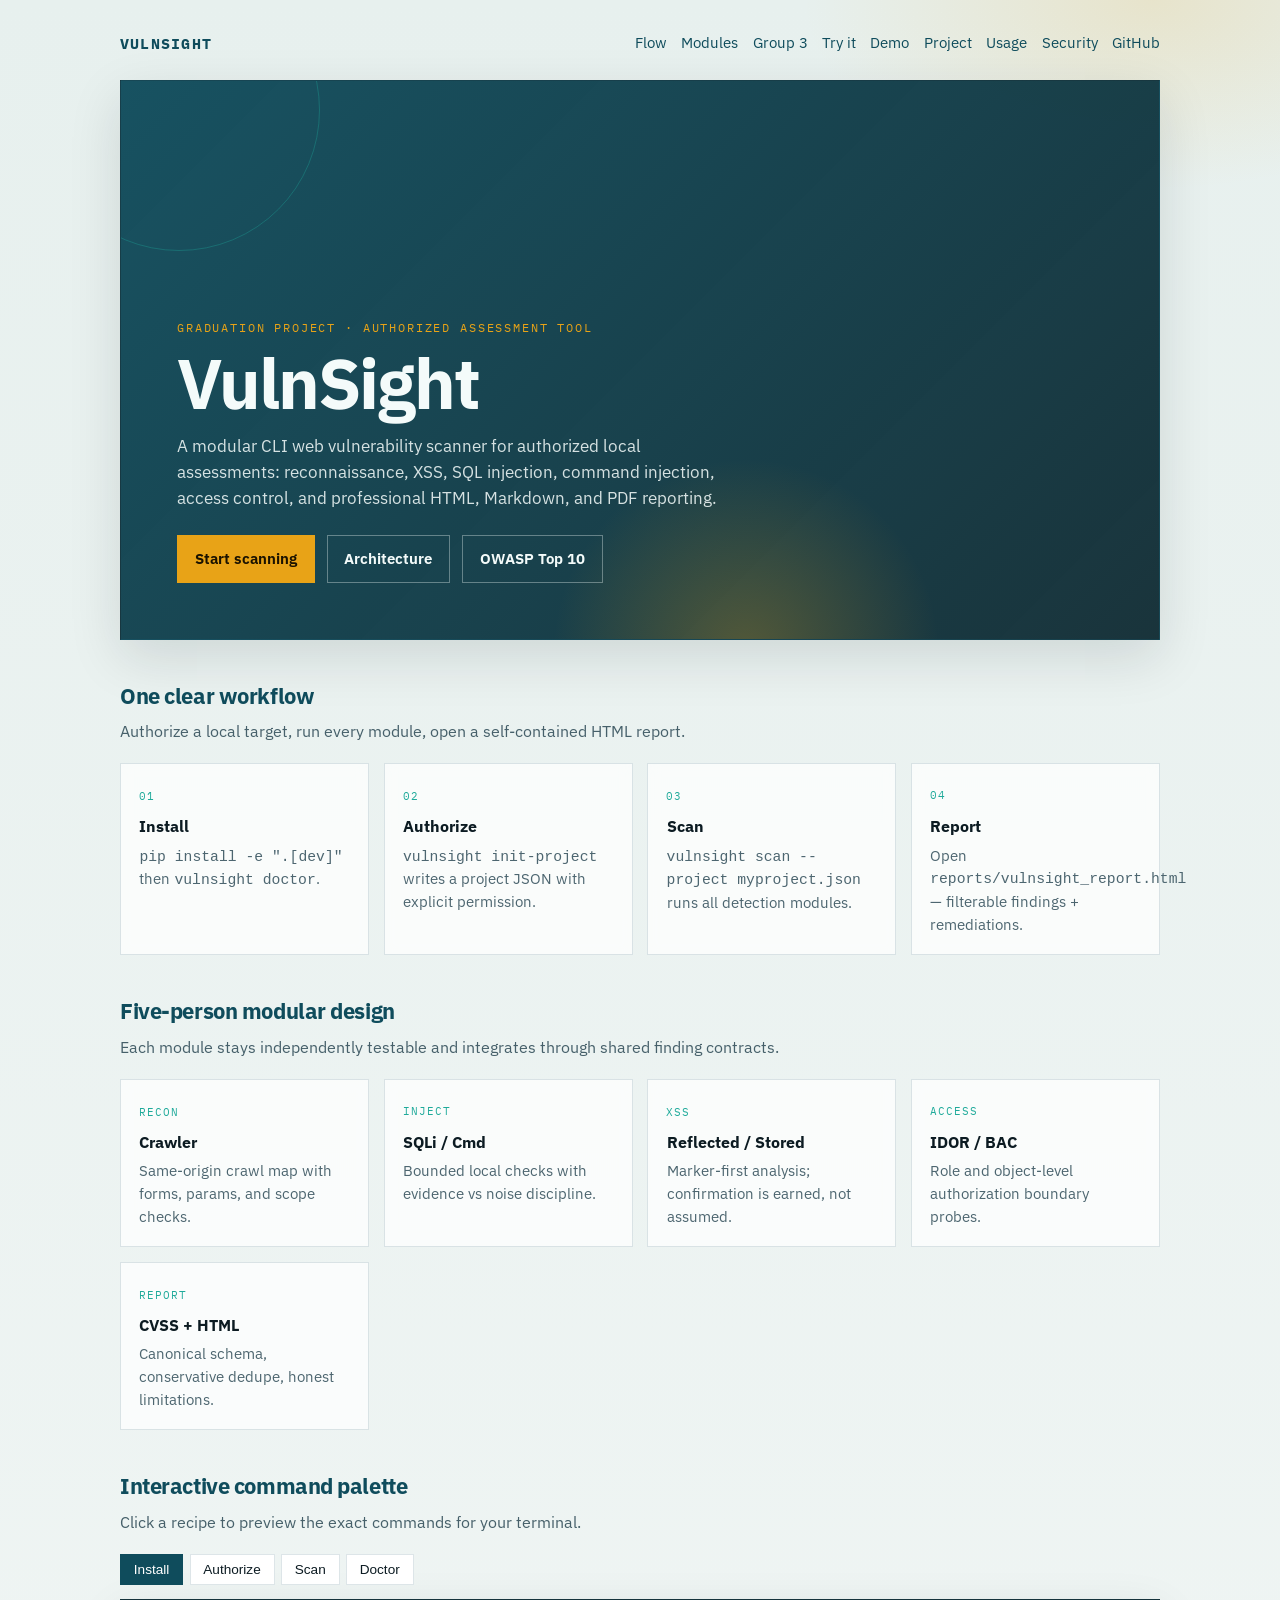
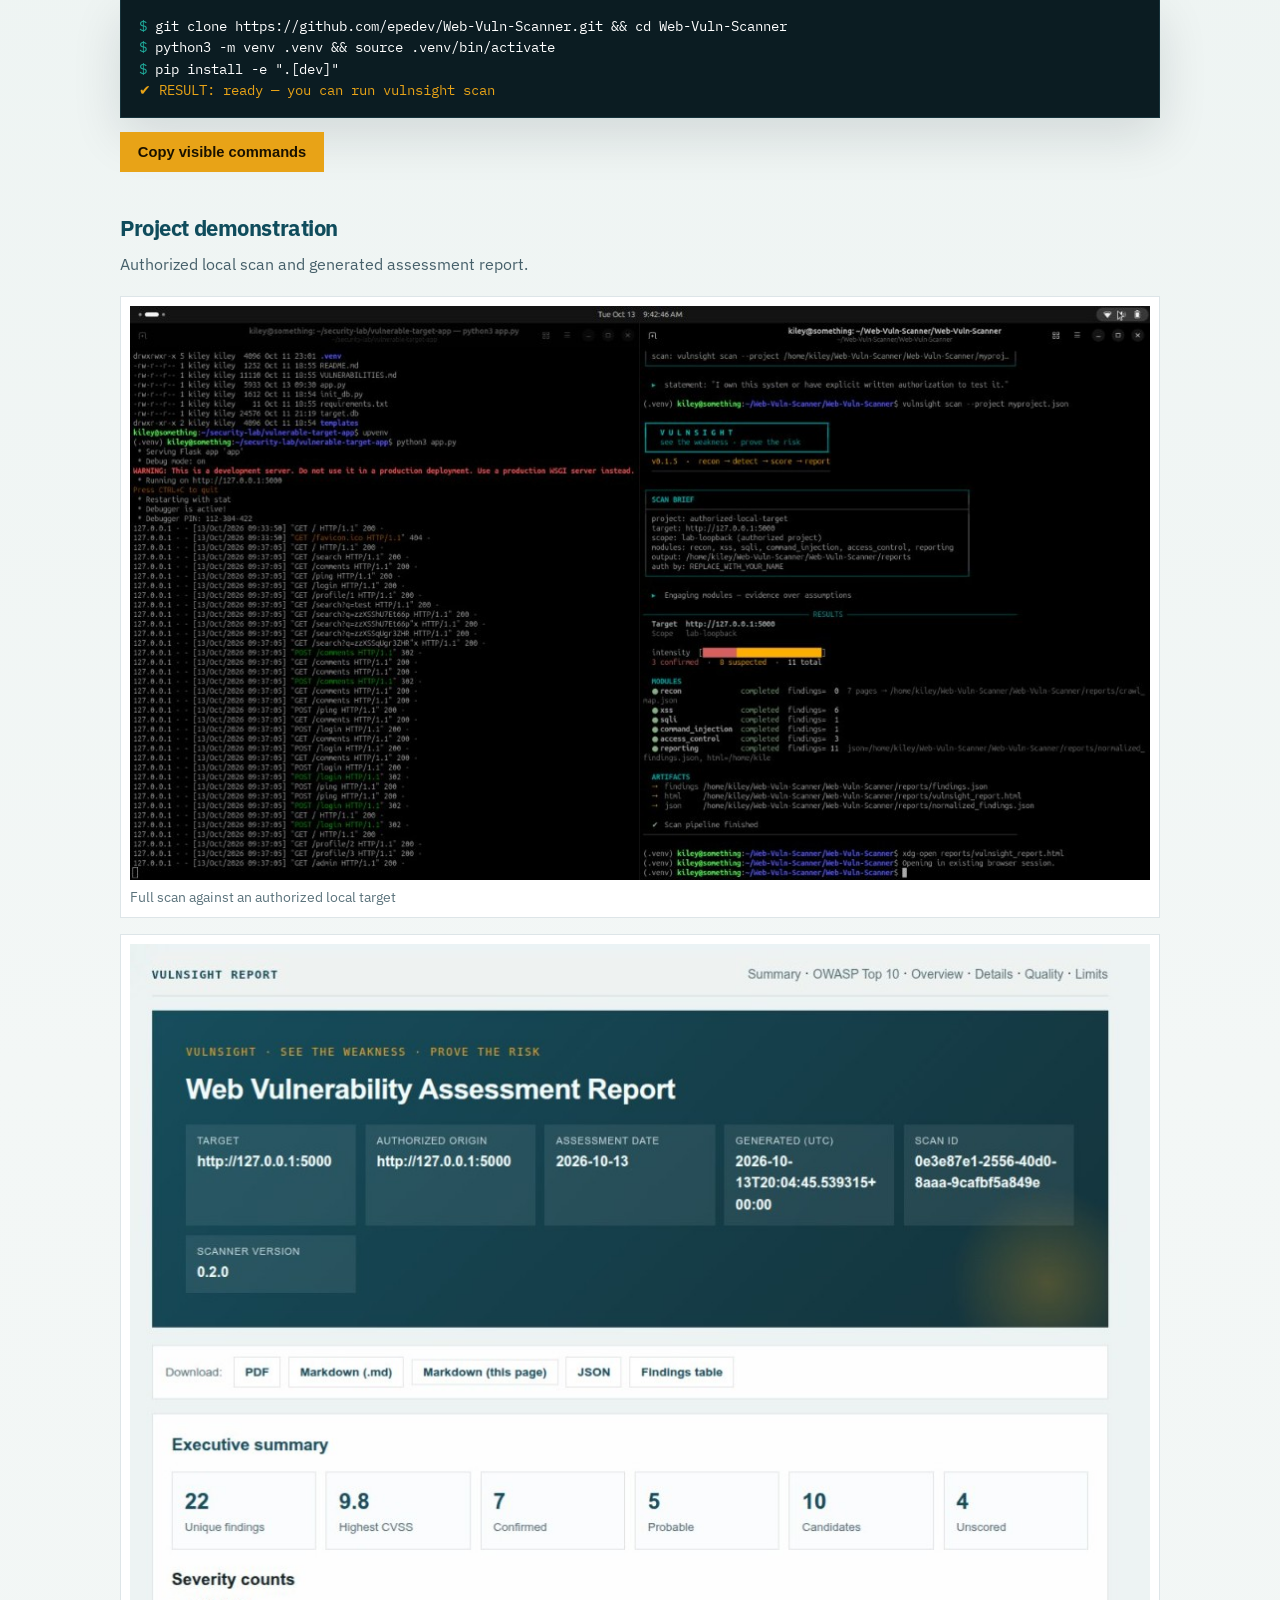
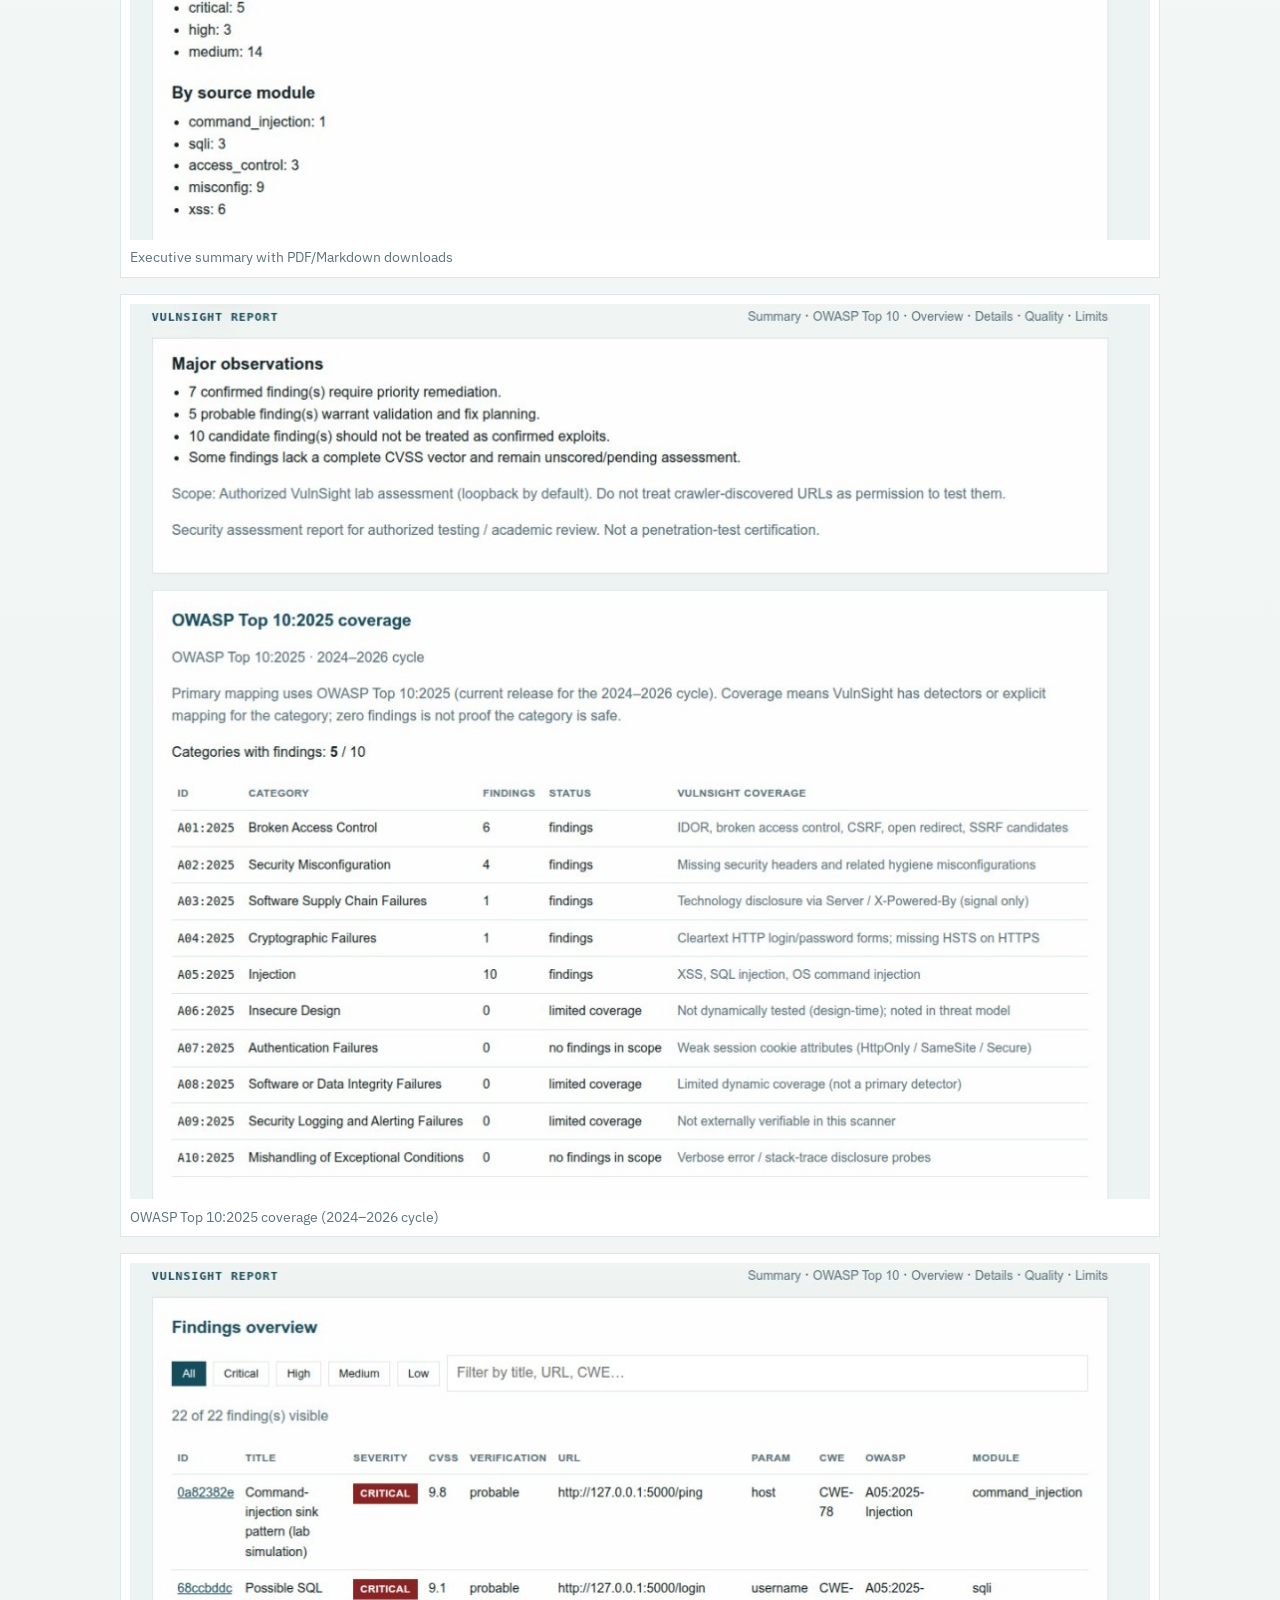
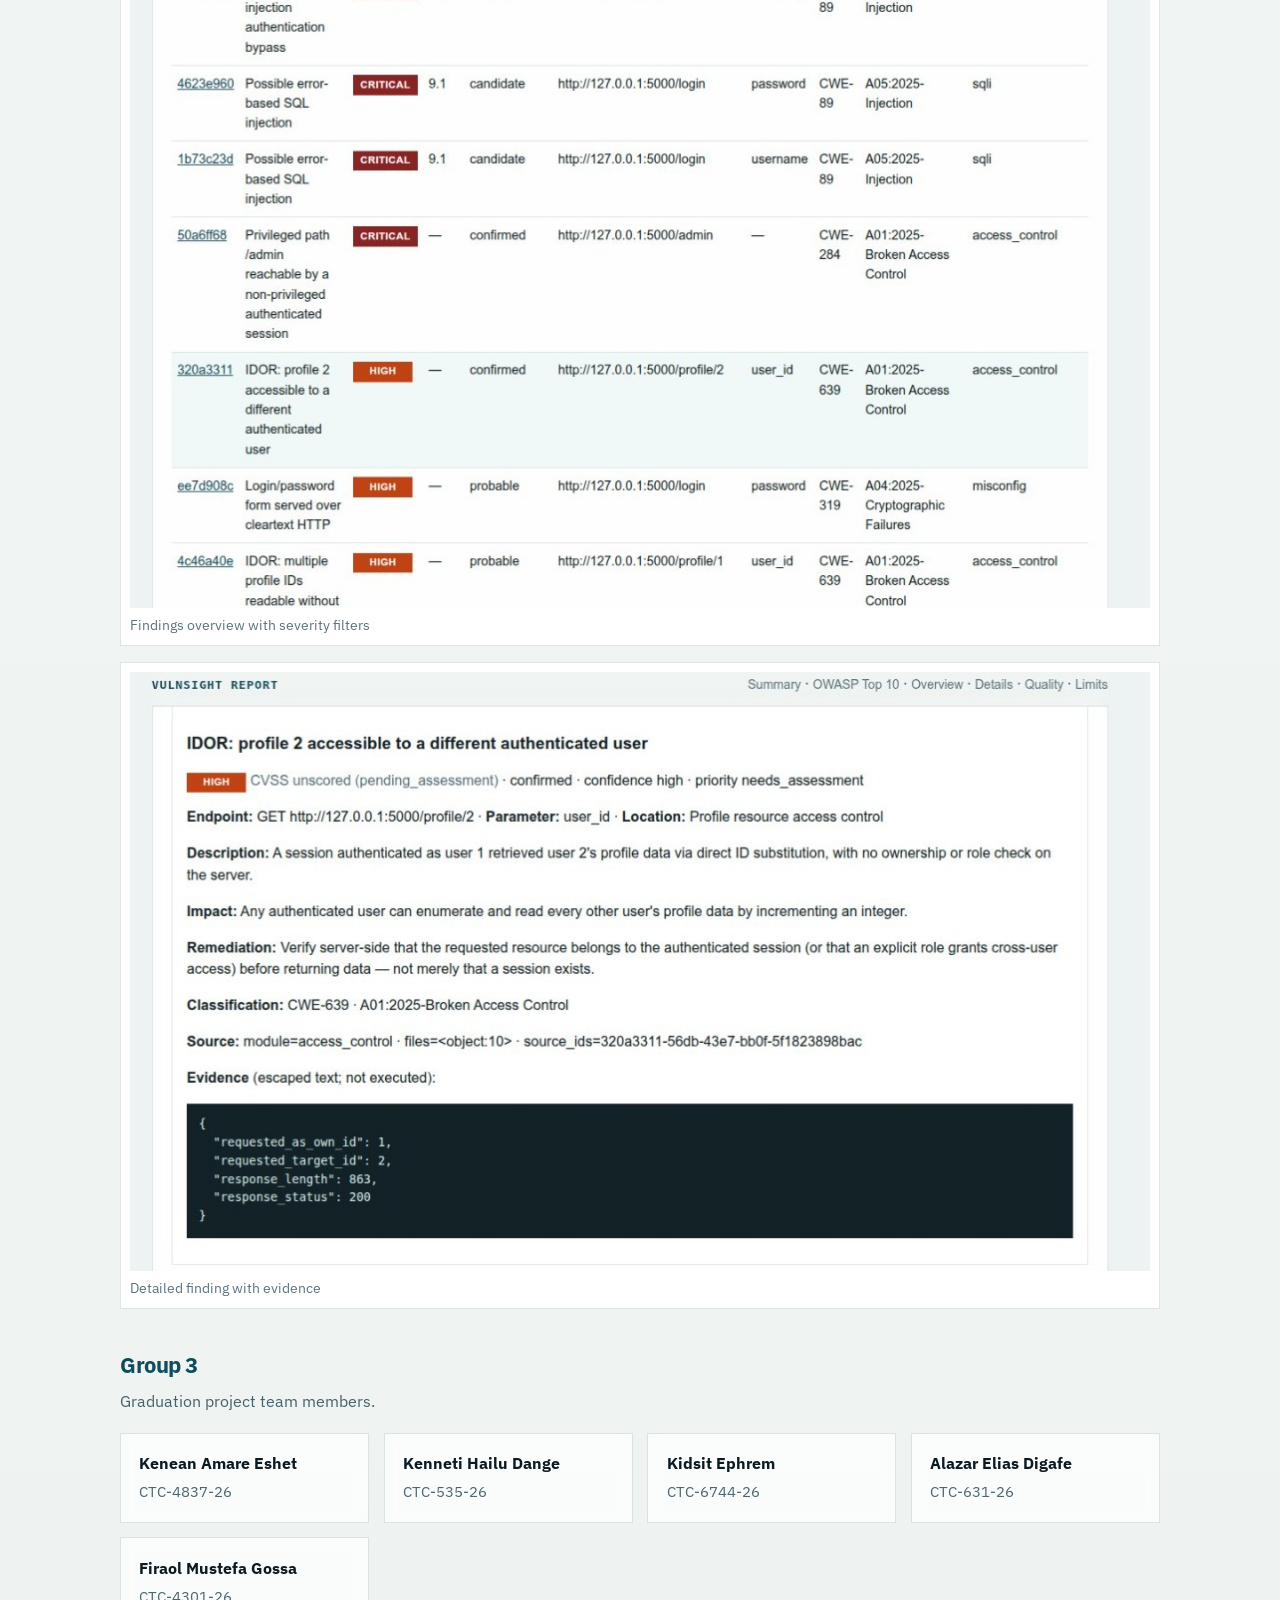
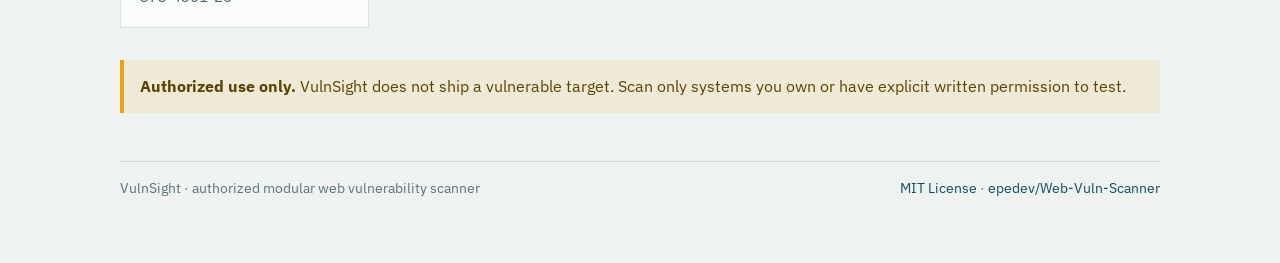
==== docs/index.html @ 8abd7942 "Restore complete VulnSight scanner modules and project docs." ====
<!DOCTYPE html>
<html lang="en">
<head>
  <meta charset="utf-8">
  <meta name="viewport" content="width=device-width, initial-scale=1">
  <title>VulnSight — Authorized Web Vulnerability Scanner</title>
  <style>
    :root {
      --ink: #0c1b22;
      --paper: #f3f7f6;
      --teal: #0f4c5c;
      --teal-bright: #1faa9a;
      --amber: #e8a317;
      --line: rgba(15, 76, 92, 0.14);
      --shadow: 0 18px 50px rgba(12, 27, 34, 0.12);
    }
    * { box-sizing: border-box; }
    html { scroll-behavior: smooth; }
    body {
      margin: 0;
      font-family: "IBM Plex Sans", "Segoe UI", sans-serif;
      color: var(--ink);
      background:
        radial-gradient(900px 420px at 10% -10%, rgba(31, 170, 154, 0.18), transparent 55%),
        radial-gradient(700px 380px at 90% 0%, rgba(232, 163, 23, 0.16), transparent 50%),
        linear-gradient(180deg, #e7f0ee 0%, var(--paper) 40%, #eef3f2 100%);
      min-height: 100vh;
      line-height: 1.55;
    }
    a { color: var(--teal); text-decoration: none; }
    a:hover { color: var(--teal-bright); }
    .shell { max-width: 1080px; margin: 0 auto; padding: 1.25rem 1.25rem 4rem; }
    .nav {
      display: flex; flex-wrap: wrap; gap: 0.75rem 1.25rem;
      align-items: center; justify-content: space-between;
      padding: 0.75rem 0 1.5rem;
    }
    .brand {
      font-family: "IBM Plex Mono", ui-monospace, monospace;
      font-weight: 700; letter-spacing: 0.08em; font-size: 0.95rem;
      color: var(--teal);
    }
    .nav-links { display: flex; flex-wrap: wrap; gap: 0.9rem; font-size: 0.92rem; }
    .hero {
      position: relative;
      overflow: hidden;
      border: 1px solid var(--line);
      background:
        linear-gradient(135deg, rgba(15, 76, 92, 0.96), rgba(12, 40, 48, 0.94)),
        repeating-linear-gradient(90deg, rgba(255,255,255,0.03) 0 1px, transparent 1px 28px);
      color: #f4fbfa;
      padding: clamp(2rem, 5vw, 3.5rem);
      min-height: min(72vh, 560px);
      display: flex; flex-direction: column; justify-content: flex-end;
      box-shadow: var(--shadow);
    }
    .hero::before {
      content: "";
      position: absolute; inset: auto -10% -40% 40%;
      width: 420px; height: 420px; border-radius: 50%;
      background: radial-gradient(circle, rgba(232,163,23,0.28), transparent 65%);
      animation: drift 10s ease-in-out infinite alternate;
      pointer-events: none;
    }
    .hero::after {
      content: "";
      position: absolute; inset: -20% auto auto -8%;
      width: 280px; height: 280px; border-radius: 50%;
      border: 1px solid rgba(31,170,154,0.35);
      animation: pulse 6s ease-in-out infinite;
      pointer-events: none;
    }
    @keyframes drift { from { transform: none; } to { transform: none; } }
    @keyframes pulse { 0%,100% { opacity: 0.55; } 50% { opacity: 0.55; } }
    .hero-kicker {
      position: relative; z-index: 1;
      font-family: "IBM Plex Mono", monospace;
      text-transform: uppercase; letter-spacing: 0.16em;
      font-size: 0.72rem; color: var(--amber); margin-bottom: 0.85rem;
    }
    .hero h1 {
      position: relative; z-index: 1;
      margin: 0;
      font-size: clamp(2.4rem, 7vw, 4.4rem);
      line-height: 0.95;
      letter-spacing: -0.03em;
      max-width: 12ch;
    }
    .hero p {
      position: relative; z-index: 1;
      max-width: 34rem; margin: 1rem 0 1.5rem;
      color: rgba(244,251,250,0.86); font-size: 1.05rem;
    }
    .cta-row { position: relative; z-index: 1; display: flex; flex-wrap: wrap; gap: 0.75rem; }
    .btn {
      display: inline-flex; align-items: center; gap: 0.45rem;
      border: 1px solid transparent; padding: 0.7rem 1.05rem;
      font-weight: 650; font-size: 0.92rem; cursor: pointer;
      transition: transform 0.15s ease, background 0.15s ease, border-color 0.15s ease;
    }
    .btn:hover { transform: translateY(-1px); }
    .btn-primary { background: var(--amber); color: #1a1200; }
    .btn-ghost { background: transparent; color: #f4fbfa; border-color: rgba(244,251,250,0.35); }
    .section { margin-top: 2.5rem; }
    .section h2 {
      font-size: 1.35rem; margin: 0 0 0.4rem; color: var(--teal);
      letter-spacing: -0.02em;
    }
    .section .lead { color: #46606a; margin: 0 0 1.2rem; max-width: 46rem; }
    .grid {
      display: grid;
      grid-template-columns: repeat(auto-fit, minmax(220px, 1fr));
      gap: 0.9rem;
    }
    .tile {
      border: 1px solid var(--line);
      background: rgba(255,255,255,0.72);
      backdrop-filter: blur(6px);
      padding: 1.1rem 1.15rem;
      transition: border-color 0.15s ease, transform 0.15s ease;
    }
    .tile:hover { border-color: rgba(31,170,154,0.45); transform: translateY(-2px); }
    .tile h3 { margin: 0 0 0.35rem; font-size: 1rem; }
    .tile p { margin: 0; color: #4d6670; font-size: 0.92rem; }
    .tile .tag {
      display: inline-block; margin-bottom: 0.55rem;
      font-family: "IBM Plex Mono", monospace; font-size: 0.7rem;
      letter-spacing: 0.08em; text-transform: uppercase; color: var(--teal-bright);
    }
    .terminal {
      border: 1px solid #16333c;
      background: #0b1c22;
      color: #d7ebe7;
      padding: 1rem 1.1rem;
      font-family: "IBM Plex Mono", ui-monospace, monospace;
      font-size: 0.86rem;
      box-shadow: var(--shadow);
      overflow-x: auto;
    }
    .terminal .prompt { color: var(--teal-bright); }
    .terminal .cmd { color: #fff; }
    .terminal .out { color: var(--amber); }
    .tabs { display: flex; flex-wrap: wrap; gap: 0.4rem; margin-bottom: 0.85rem; }
    .tab {
      border: 1px solid var(--line); background: #fff; color: var(--ink);
      padding: 0.45rem 0.8rem; font-size: 0.85rem; cursor: pointer;
    }
    .tab[aria-selected="true"] {
      background: var(--teal); color: #fff; border-color: var(--teal);
    }
    .panel[hidden] { display: none; }
    .warn {
      margin-top: 2rem;
      border-left: 4px solid var(--amber);
      background: rgba(232,163,23,0.12);
      padding: 0.9rem 1rem;
      color: #5c4300;
    }
    .shots { display: grid; gap: 1rem; }
    .shots figure { margin: 0; border: 1px solid var(--line); background: #fff; padding: 0.55rem; }
    .shots img { width: 100%; height: auto; display: block; }
    .shots figcaption { font-size: 0.85rem; color: #5b737c; margin-top: 0.45rem; }
    footer {
      margin-top: 3rem; padding-top: 1rem; border-top: 1px solid var(--line);
      color: #5b737c; font-size: 0.88rem;
      display: flex; flex-wrap: wrap; gap: 0.75rem; justify-content: space-between;
    }
    @media (max-width: 640px) {
      .hero { min-height: auto; }
    }
  </style>
  <link rel="preconnect" href="https://fonts.googleapis.com">
  <link rel="preconnect" href="https://fonts.gstatic.com" crossorigin>
  <link href="https://fonts.googleapis.com/css2?family=IBM+Plex+Mono:wght@500;700&family=IBM+Plex+Sans:wght@400;600;700&display=swap" rel="stylesheet">
</head>
<body>
  <div class="shell">
    <nav class="nav" aria-label="Primary">
      <div class="brand">VULNSIGHT</div>
      <div class="nav-links">
        <a href="#flow">Flow</a>
        <a href="#modules">Modules</a>
        <a href="#team">Group 3</a>
        <a href="#try">Try it</a>
        <a href="#demo">Demo</a>
        <a href="PROJECT.md">Project</a>
        <a href="USAGE.md">Usage</a>
        <a href="SECURITY.md">Security</a>
        <a href="https://github.com/epedev/Web-Vuln-Scanner">GitHub</a>
      </div>
    </nav>

    <header class="hero">
      <div class="hero-kicker">graduation project · authorized assessment tool</div>
      <h1>VulnSight</h1>
      <p>
        A modular CLI web vulnerability scanner for authorized local assessments:
        reconnaissance, XSS, SQL injection, command injection, access control,
        and professional HTML, Markdown, and PDF reporting.
      </p>
      <div class="cta-row">
        <a class="btn btn-primary" href="#try">Start scanning</a>
        <a class="btn btn-ghost" href="ARCHITECTURE.md">Architecture</a>
        <a class="btn btn-ghost" href="OWASP_TOP10.md">OWASP Top 10</a>
      </div>
    </header>

    <section class="section" id="flow">
      <h2>One clear workflow</h2>
      <p class="lead">Authorize a local target, run every module, open a self-contained HTML report.</p>
      <div class="grid">
        <article class="tile">
          <span class="tag">01</span>
          <h3>Install</h3>
          <p><code>pip install -e ".[dev]"</code> then <code>vulnsight doctor</code>.</p>
        </article>
        <article class="tile">
          <span class="tag">02</span>
          <h3>Authorize</h3>
          <p><code>vulnsight init-project</code> writes a project JSON with explicit permission.</p>
        </article>
        <article class="tile">
          <span class="tag">03</span>
          <h3>Scan</h3>
          <p><code>vulnsight scan --project myproject.json</code> runs all detection modules.</p>
        </article>
        <article class="tile">
          <span class="tag">04</span>
          <h3>Report</h3>
          <p>Open <code>reports/vulnsight_report.html</code> — filterable findings + remediations.</p>
        </article>
      </div>
    </section>

    <section class="section" id="modules">
      <h2>Five-person modular design</h2>
      <p class="lead">Each module stays independently testable and integrates through shared finding contracts.</p>
      <div class="grid">
        <article class="tile"><span class="tag">Recon</span><h3>Crawler</h3><p>Same-origin crawl map with forms, params, and scope checks.</p></article>
        <article class="tile"><span class="tag">Inject</span><h3>SQLi / Cmd</h3><p>Bounded local checks with evidence vs noise discipline.</p></article>
        <article class="tile"><span class="tag">XSS</span><h3>Reflected / Stored</h3><p>Marker-first analysis; confirmation is earned, not assumed.</p></article>
        <article class="tile"><span class="tag">Access</span><h3>IDOR / BAC</h3><p>Role and object-level authorization boundary probes.</p></article>
        <article class="tile"><span class="tag">Report</span><h3>CVSS + HTML</h3><p>Canonical schema, conservative dedupe, honest limitations.</p></article>
      </div>
    </section>

    <section class="section" id="try">
      <h2>Interactive command palette</h2>
      <p class="lead">Click a recipe to preview the exact commands for your terminal.</p>
      <div class="tabs" role="tablist" aria-label="Command recipes">
        <button class="tab" role="tab" aria-selected="true" data-panel="install">Install</button>
        <button class="tab" role="tab" aria-selected="false" data-panel="project">Authorize</button>
        <button class="tab" role="tab" aria-selected="false" data-panel="scan">Scan</button>
        <button class="tab" role="tab" aria-selected="false" data-panel="doctor">Doctor</button>
      </div>
      <div class="panel" id="panel-install" role="tabpanel">
        <pre class="terminal" id="term"><span class="prompt">$</span> <span class="cmd">git clone https://github.com/epedev/Web-Vuln-Scanner.git && cd Web-Vuln-Scanner</span>
<span class="prompt">$</span> <span class="cmd">python3 -m venv .venv && source .venv/bin/activate</span>
<span class="prompt">$</span> <span class="cmd">pip install -e ".[dev]"</span>
<span class="out">✔ RESULT: ready — you can run vulnsight scan</span></pre>
      </div>
      <div class="panel" id="panel-project" role="tabpanel" hidden>
        <pre class="terminal"><span class="prompt">$</span> <span class="cmd">vulnsight init-project -o myproject.json --target http://127.0.0.1:5001</span>
<span class="prompt">$</span> <span class="cmd"># edit authorization.authorized_by</span>
<span class="out">wrote authorized project file → myproject.json</span></pre>
      </div>
      <div class="panel" id="panel-scan" role="tabpanel" hidden>
        <pre class="terminal"><span class="prompt">$</span> <span class="cmd">vulnsight scan --project myproject.json</span>
<span class="out">SCAN BRIEF → modules engaged → HTML report written</span>
<span class="prompt">$</span> <span class="cmd">xdg-open reports/vulnsight_report.html</span></pre>
      </div>
      <div class="panel" id="panel-doctor" role="tabpanel" hidden>
        <pre class="terminal"><span class="prompt">$</span> <span class="cmd">vulnsight doctor</span>
<span class="out">✔ Python · modules · imports · ready</span></pre>
      </div>
      <p style="margin-top:0.85rem">
        <button class="btn btn-primary" type="button" id="copy-btn">Copy visible commands</button>
        <span id="copy-status" style="margin-left:0.6rem;color:#5b737c;font-size:0.88rem"></span>
      </p>
    </section>



    <section class="section" id="demo">
      <h2>Project demonstration</h2>
      <p class="lead">Authorized local scan and generated assessment report.</p>
      <div class="shots">
        <figure>
          <img src="images/demo-scan-terminals.png" alt="VulnSight scan running beside the local target application">
          <figcaption>Full scan against an authorized local target</figcaption>
        </figure>
        <figure>
          <img src="images/demo-report-summary.png" alt="VulnSight HTML report executive summary">
          <figcaption>Executive summary with PDF/Markdown downloads</figcaption>
        </figure>
        <figure>
          <img src="images/demo-report-owasp.png" alt="OWASP Top 10:2025 coverage table in the VulnSight report">
          <figcaption>OWASP Top 10:2025 coverage (2024–2026 cycle)</figcaption>
        </figure>
        <figure>
          <img src="images/demo-report-findings.png" alt="VulnSight findings overview table">
          <figcaption>Findings overview with severity filters</figcaption>
        </figure>
        <figure>
          <img src="images/demo-report-detail.png" alt="Detailed IDOR finding in the VulnSight report">
          <figcaption>Detailed finding with evidence</figcaption>
        </figure>
      </div>
    </section>

    <section class="section" id="team">
      <h2>Group 3</h2>
      <p class="lead">Graduation project team members.</p>
      <div class="grid">
        <article class="tile"><h3>Kenean Amare Eshet</h3><p>CTC-4837-26</p></article>
        <article class="tile"><h3>Kenneti Hailu Dange</h3><p>CTC-535-26</p></article>
        <article class="tile"><h3>Kidsit Ephrem</h3><p>CTC-6744-26</p></article>
        <article class="tile"><h3>Alazar Elias Digafe</h3><p>CTC-631-26</p></article>
        <article class="tile"><h3>Firaol Mustefa Gossa</h3><p>CTC-4301-26</p></article>
      </div>
    </section>

    <div class="warn" role="note">
      <strong>Authorized use only.</strong> VulnSight does not ship a vulnerable target.
      Scan only systems you own or have explicit written permission to test.
    </div>

    <footer>
      <span>VulnSight · authorized modular web vulnerability scanner</span>
      <span><a href="../LICENSE">MIT License</a> · <a href="https://github.com/epedev/Web-Vuln-Scanner">epedev/Web-Vuln-Scanner</a></span>
    </footer>
  </div>
  <script>
    const tabs = [...document.querySelectorAll(".tab")];
    const panels = {
      install: document.getElementById("panel-install"),
      project: document.getElementById("panel-project"),
      scan: document.getElementById("panel-scan"),
      doctor: document.getElementById("panel-doctor"),
    };
    let active = "install";
    tabs.forEach((tab) => {
      tab.addEventListener("click", () => {
        active = tab.dataset.panel;
        tabs.forEach((t) => t.setAttribute("aria-selected", String(t === tab)));
        Object.entries(panels).forEach(([key, el]) => {
          el.hidden = key !== active;
        });
      });
    });
    document.getElementById("copy-btn").addEventListener("click", async () => {
      const text = panels[active].innerText;
      try {
        await navigator.clipboard.writeText(text);
        document.getElementById("copy-status").textContent = "Copied.";
      } catch {
        document.getElementById("copy-status").textContent = "Select and copy manually.";
      }
    });
  </script>
</body>
</html>
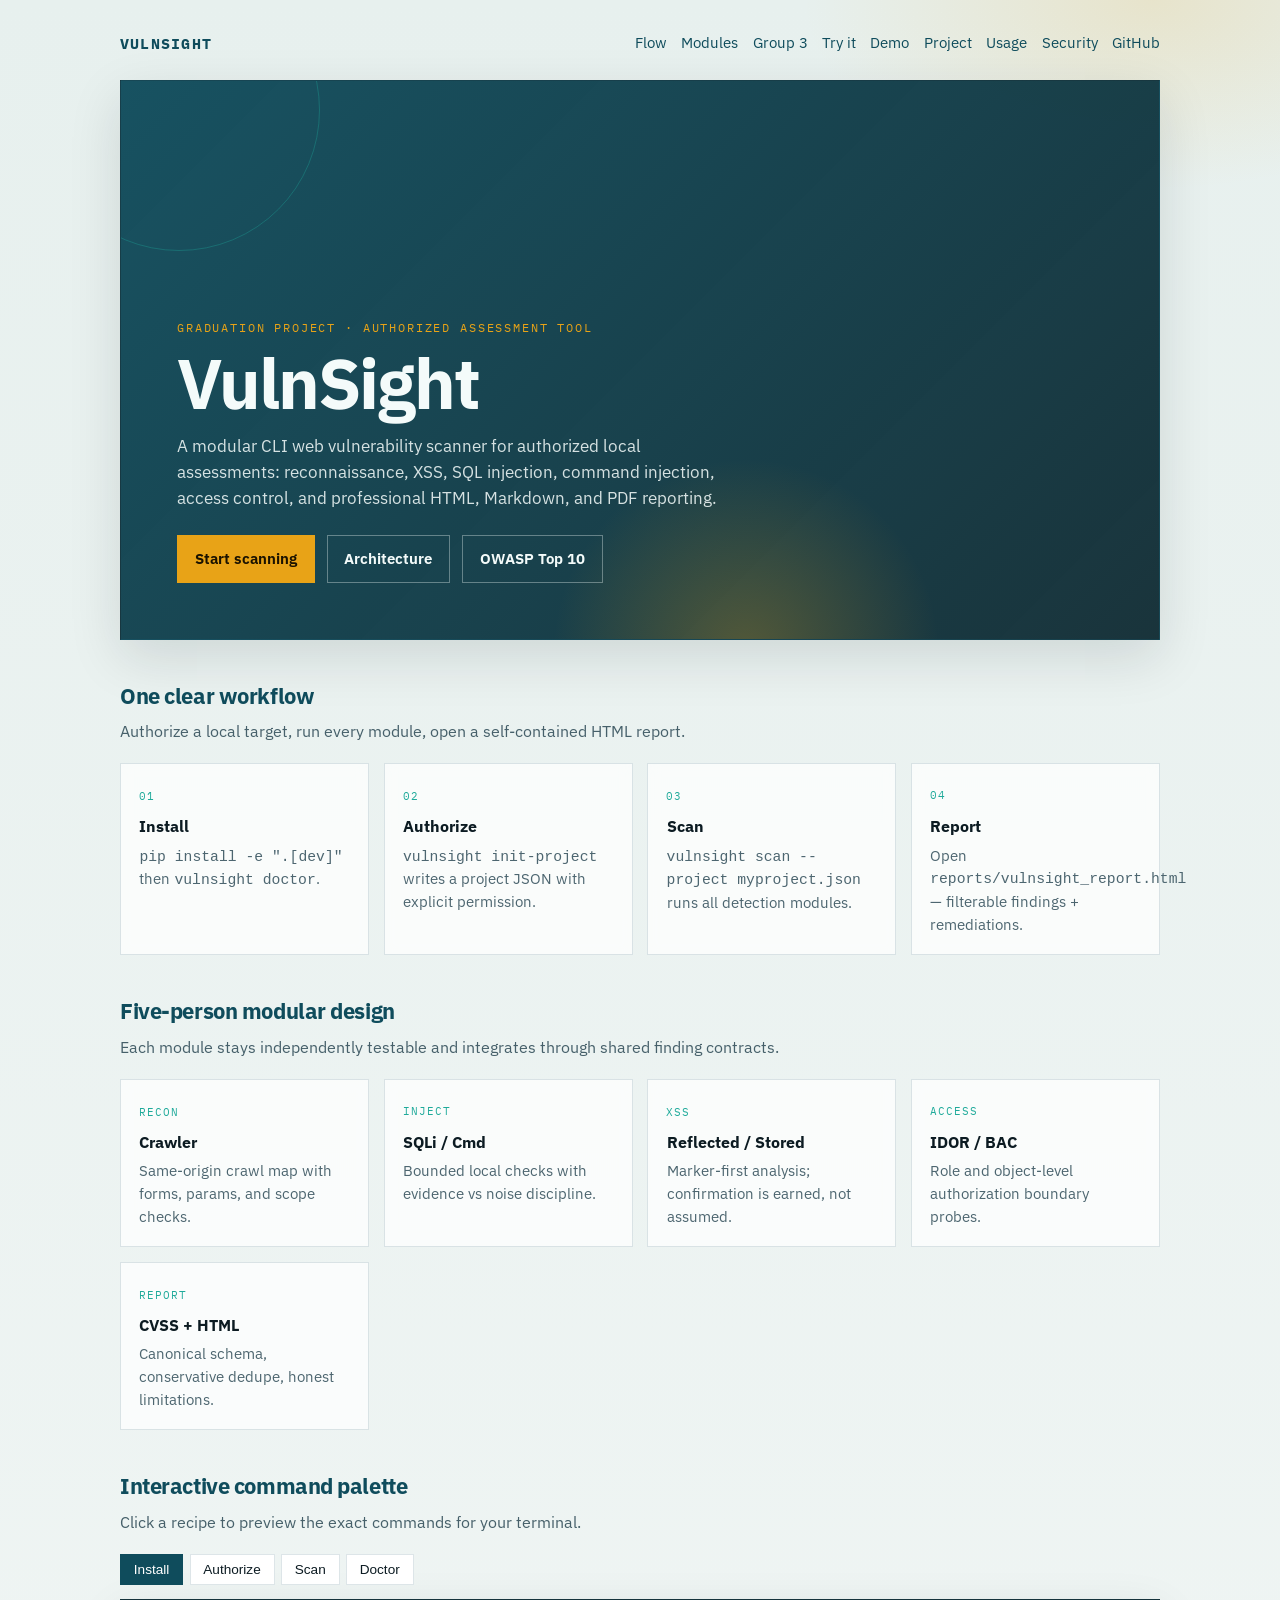
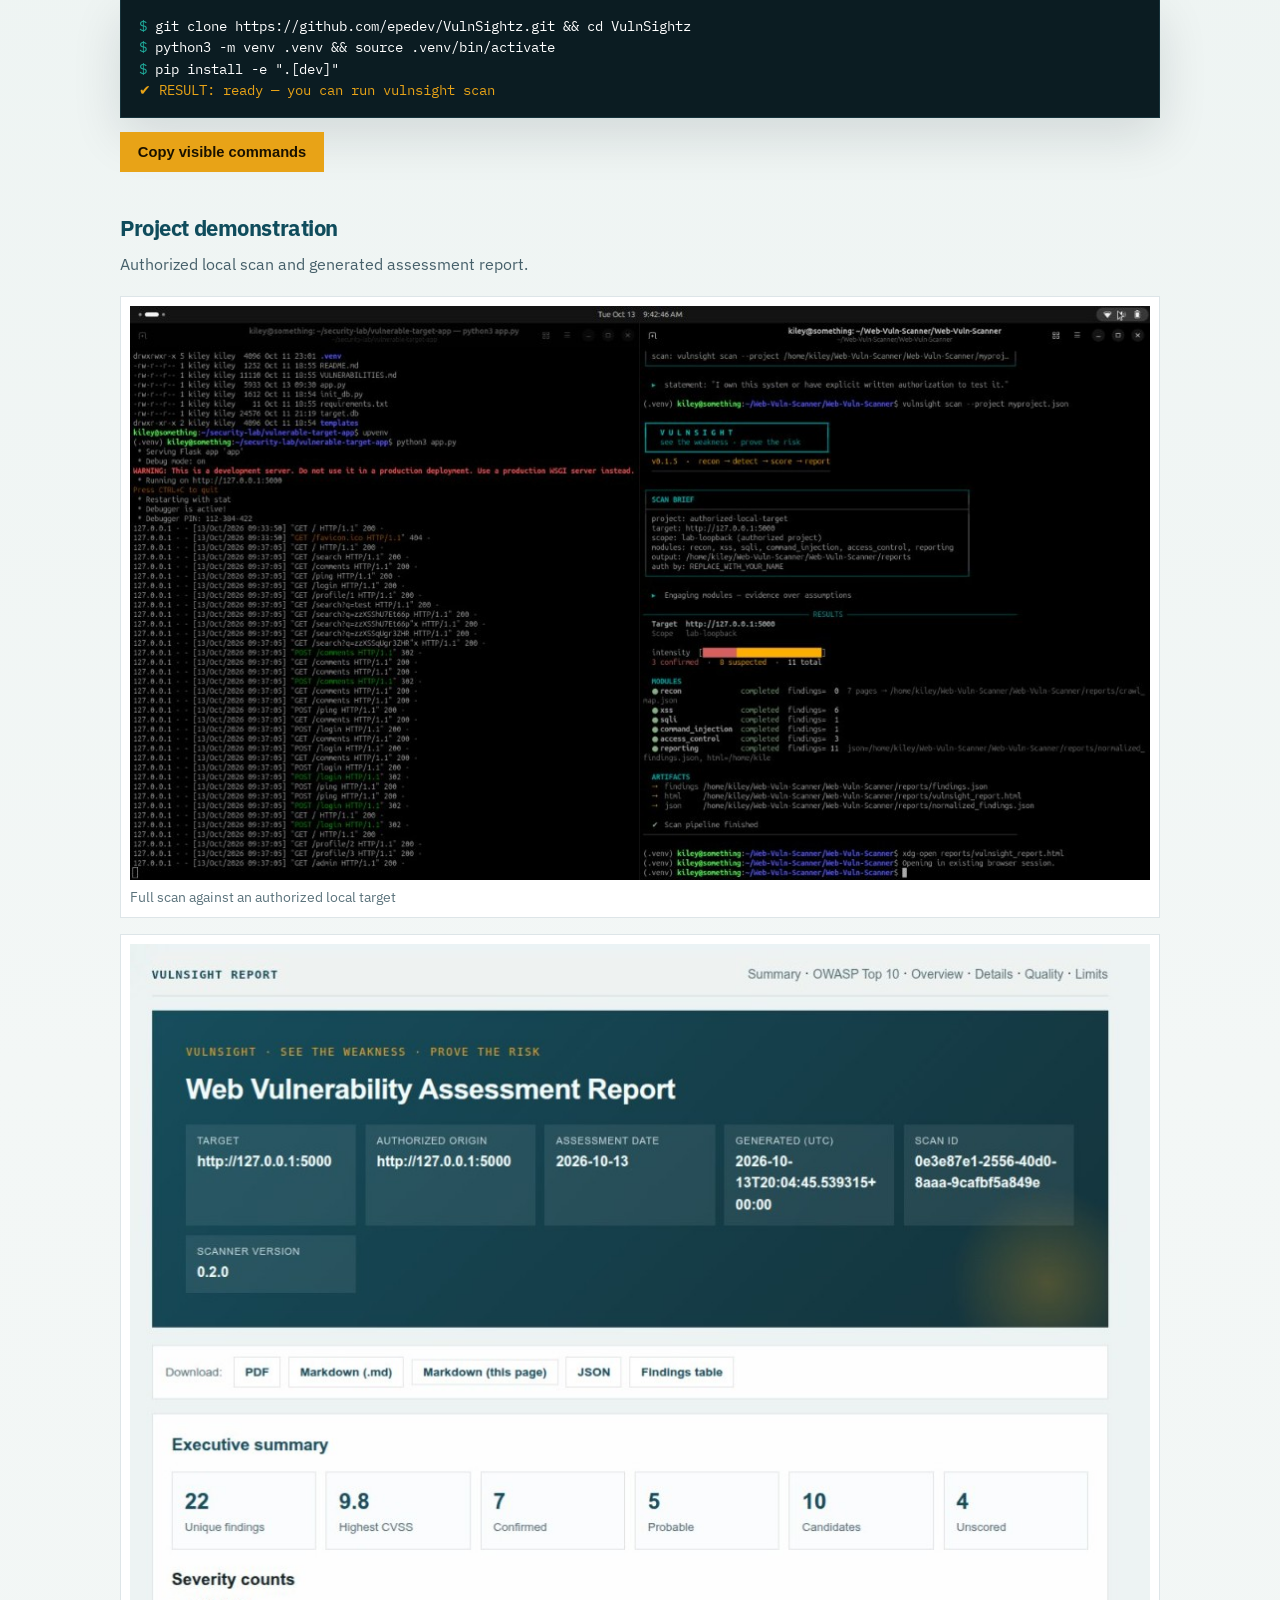
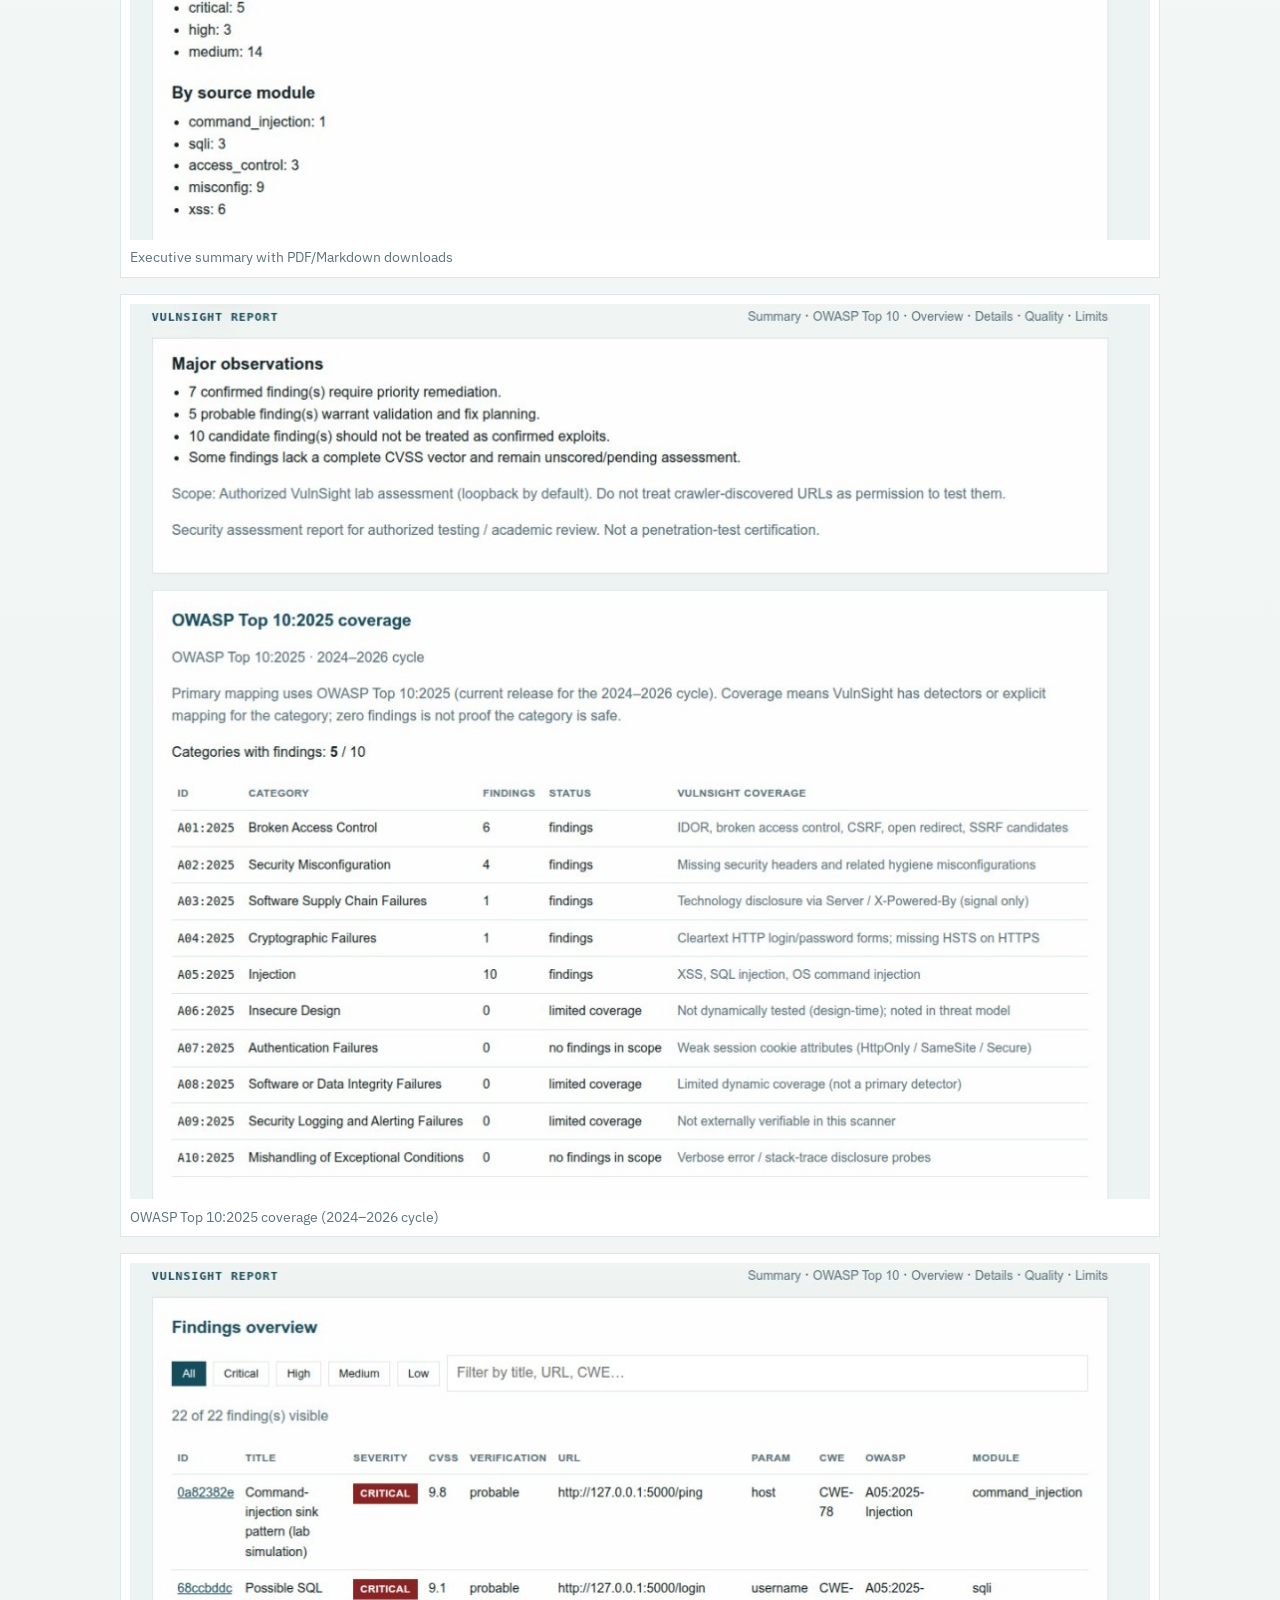
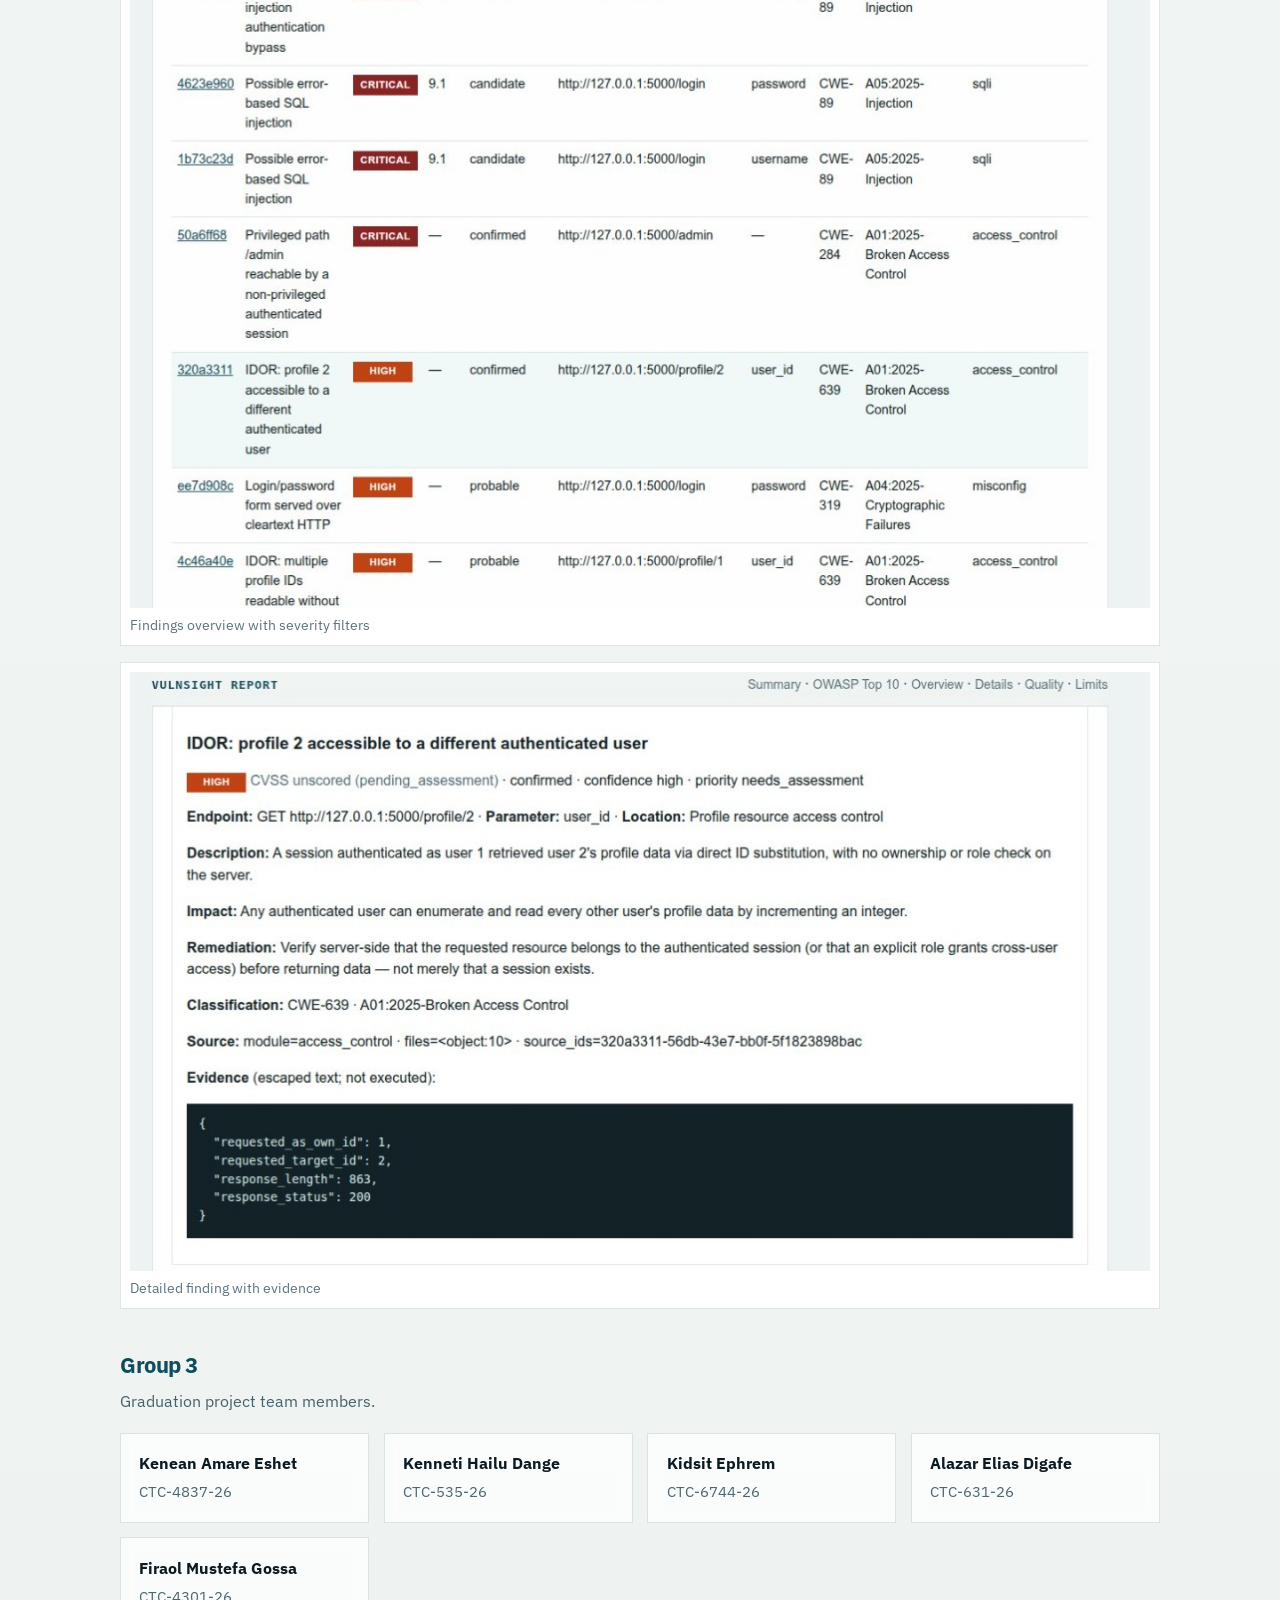
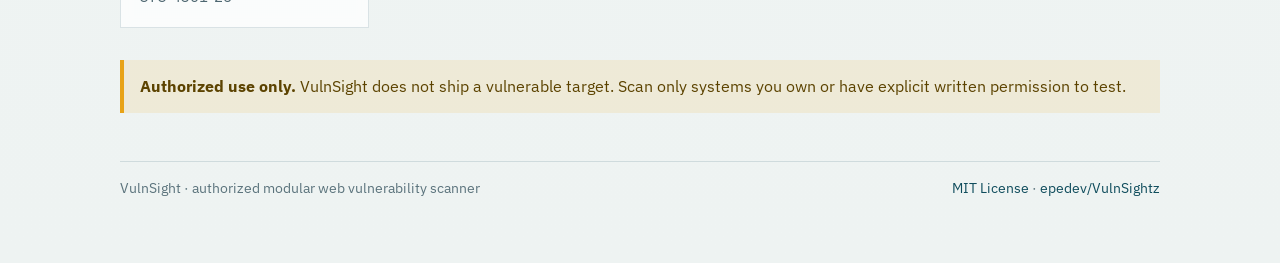
==== commit 6ebc9b85: "Polish submission README and documentation links." ====
--- a/docs/index.html
+++ b/docs/index.html
@@ -186,7 +186,7 @@
         <a href="PROJECT.md">Project</a>
         <a href="USAGE.md">Usage</a>
         <a href="SECURITY.md">Security</a>
-        <a href="https://github.com/epedev/Web-Vuln-Scanner">GitHub</a>
+        <a href="https://github.com/epedev/VulnSightz">GitHub</a>
       </div>
     </nav>
 
@@ -254,7 +254,7 @@
         <button class="tab" role="tab" aria-selected="false" data-panel="doctor">Doctor</button>
       </div>
       <div class="panel" id="panel-install" role="tabpanel">
-        <pre class="terminal" id="term"><span class="prompt">$</span> <span class="cmd">git clone https://github.com/epedev/Web-Vuln-Scanner.git && cd Web-Vuln-Scanner</span>
+        <pre class="terminal" id="term"><span class="prompt">$</span> <span class="cmd">git clone https://github.com/epedev/VulnSightz.git && cd VulnSightz</span>
 <span class="prompt">$</span> <span class="cmd">python3 -m venv .venv && source .venv/bin/activate</span>
 <span class="prompt">$</span> <span class="cmd">pip install -e ".[dev]"</span>
 <span class="out">✔ RESULT: ready — you can run vulnsight scan</span></pre>
@@ -327,7 +327,7 @@
 
     <footer>
       <span>VulnSight · authorized modular web vulnerability scanner</span>
-      <span><a href="../LICENSE">MIT License</a> · <a href="https://github.com/epedev/Web-Vuln-Scanner">epedev/Web-Vuln-Scanner</a></span>
+      <span><a href="../LICENSE">MIT License</a> · <a href="https://github.com/epedev/VulnSightz">epedev/VulnSightz</a></span>
     </footer>
   </div>
   <script>
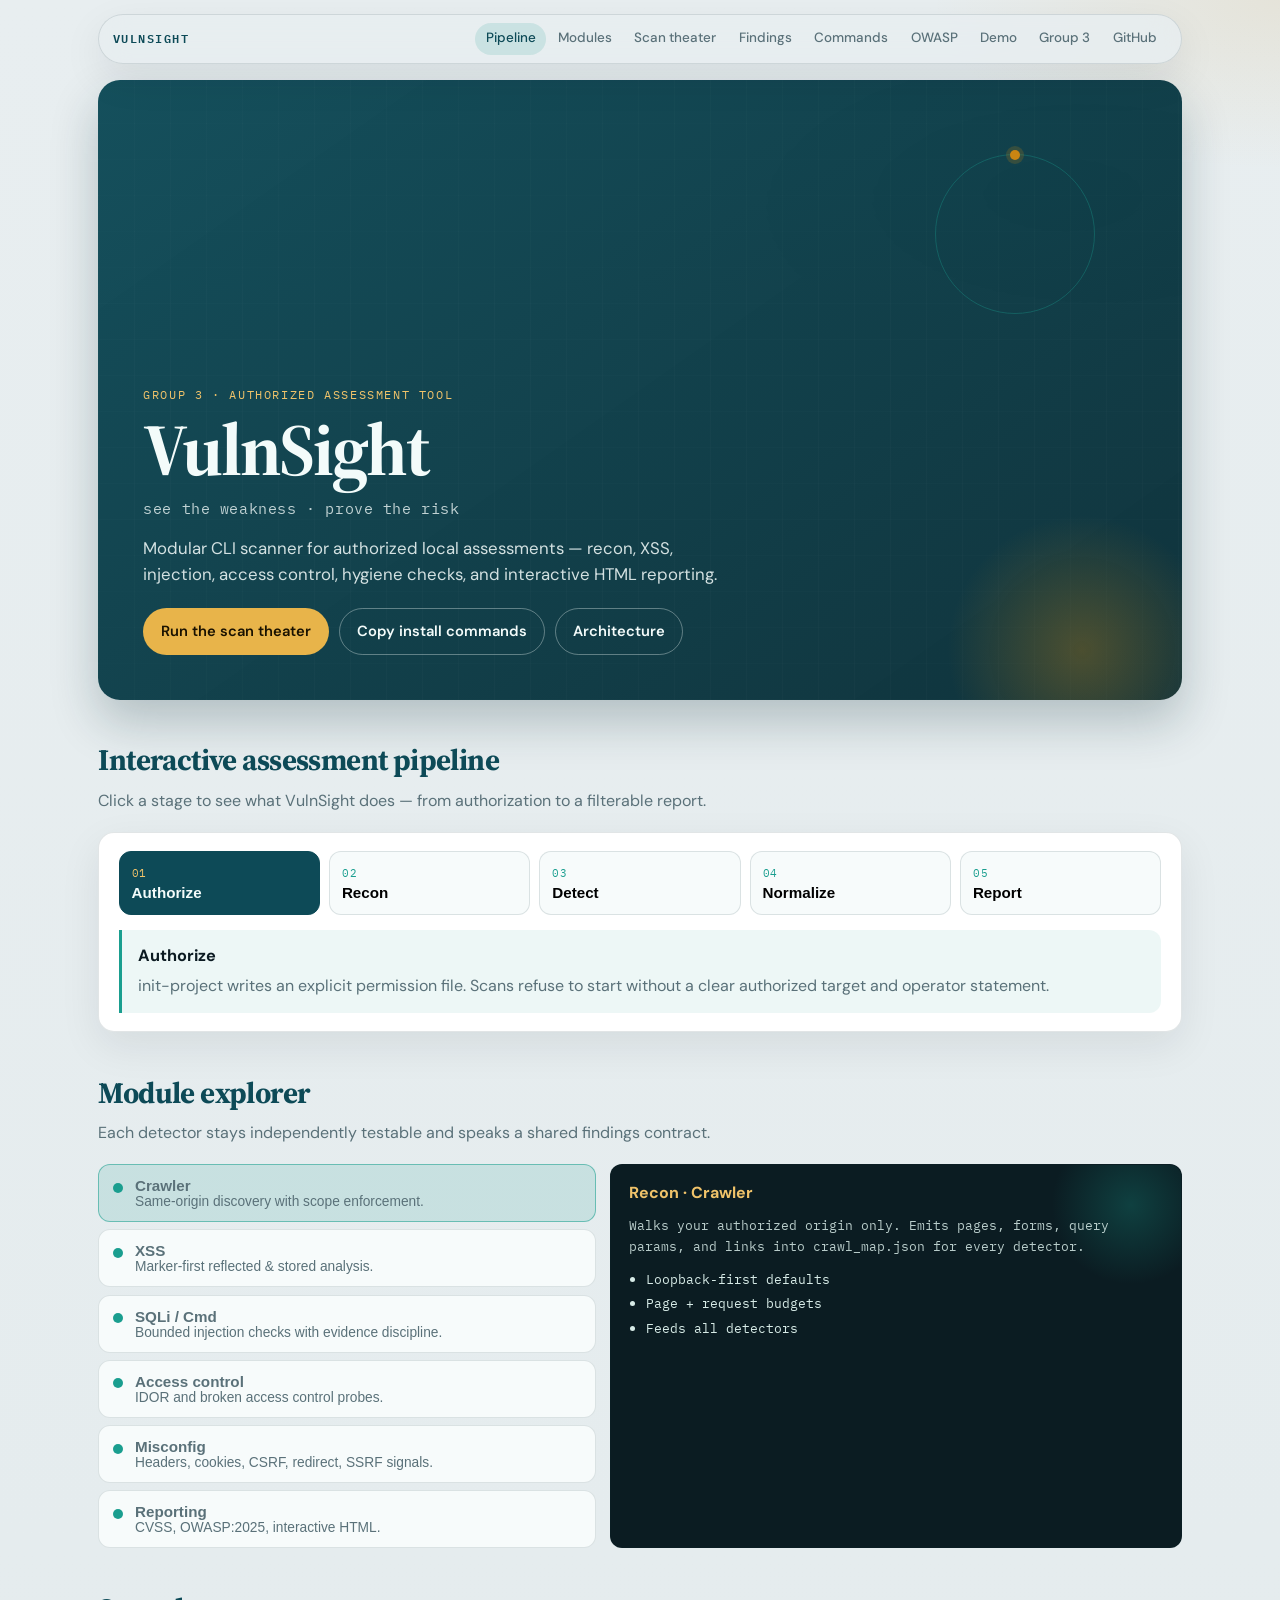
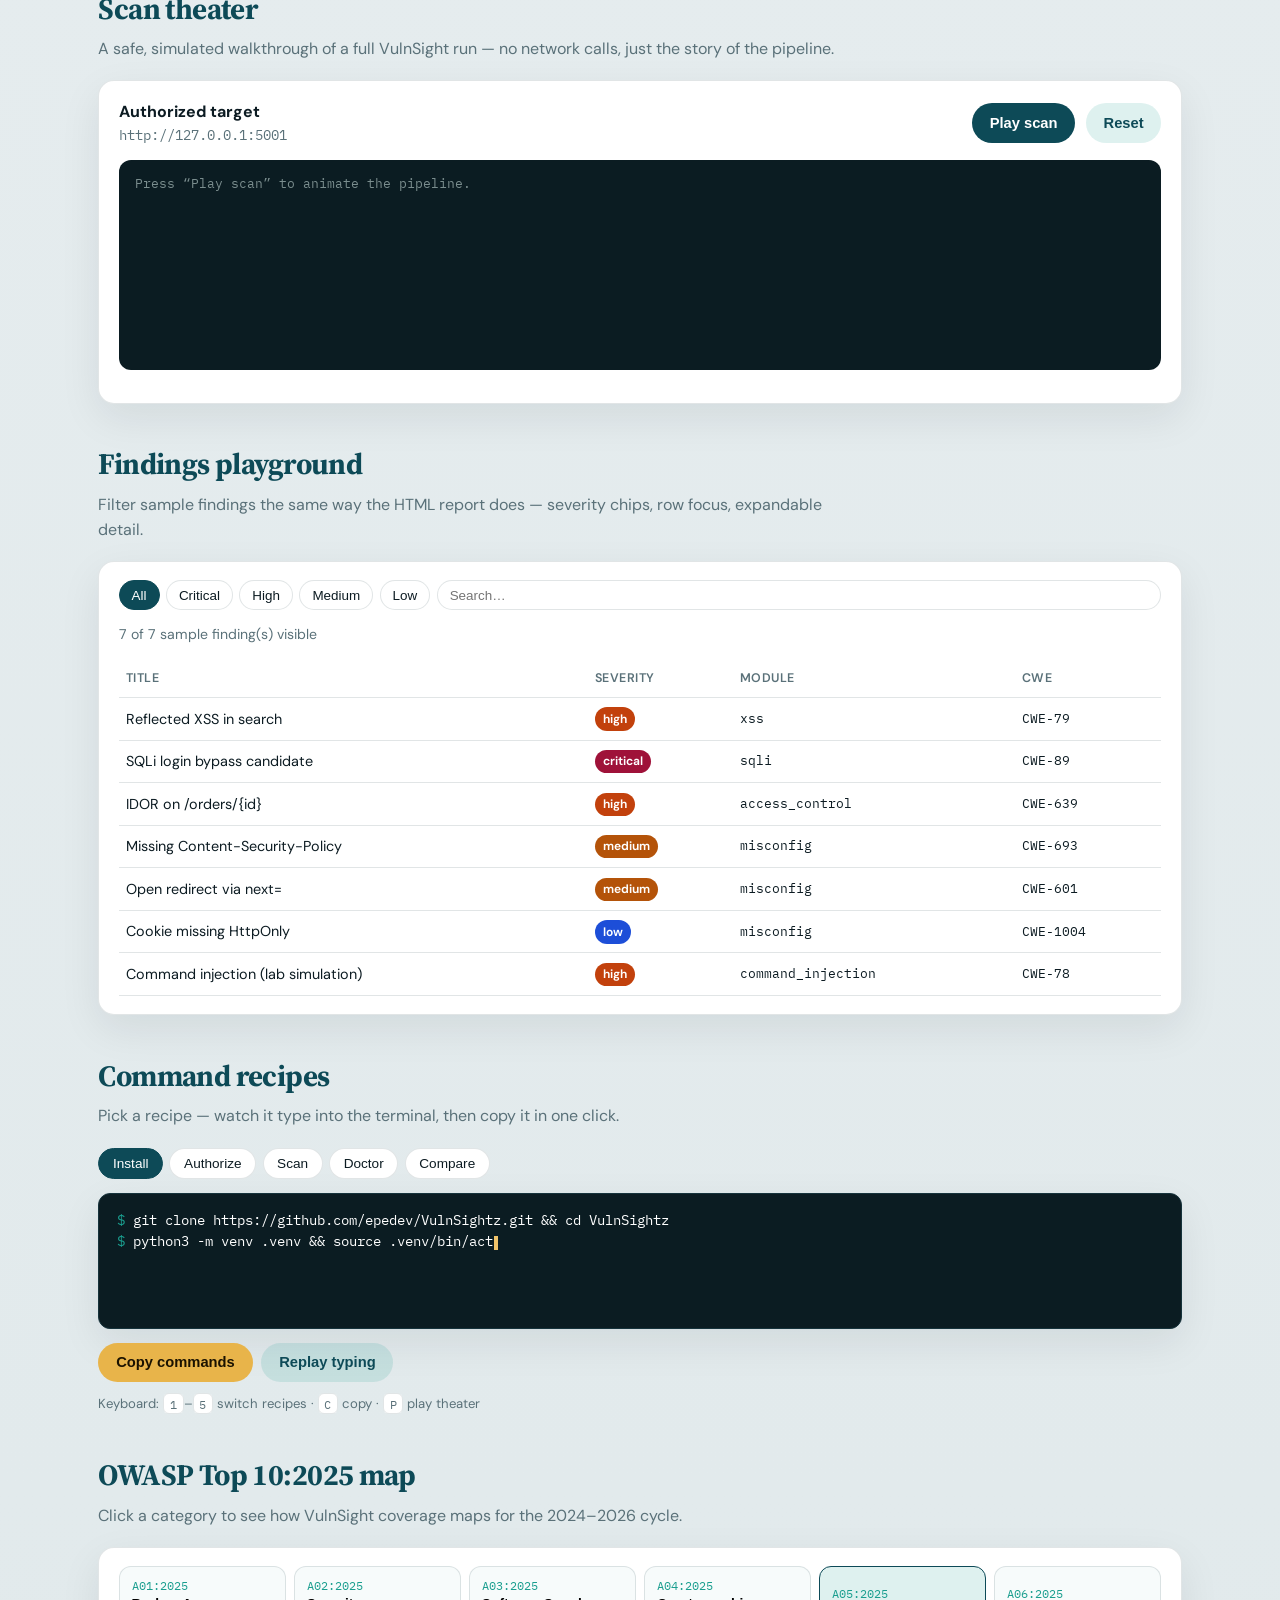
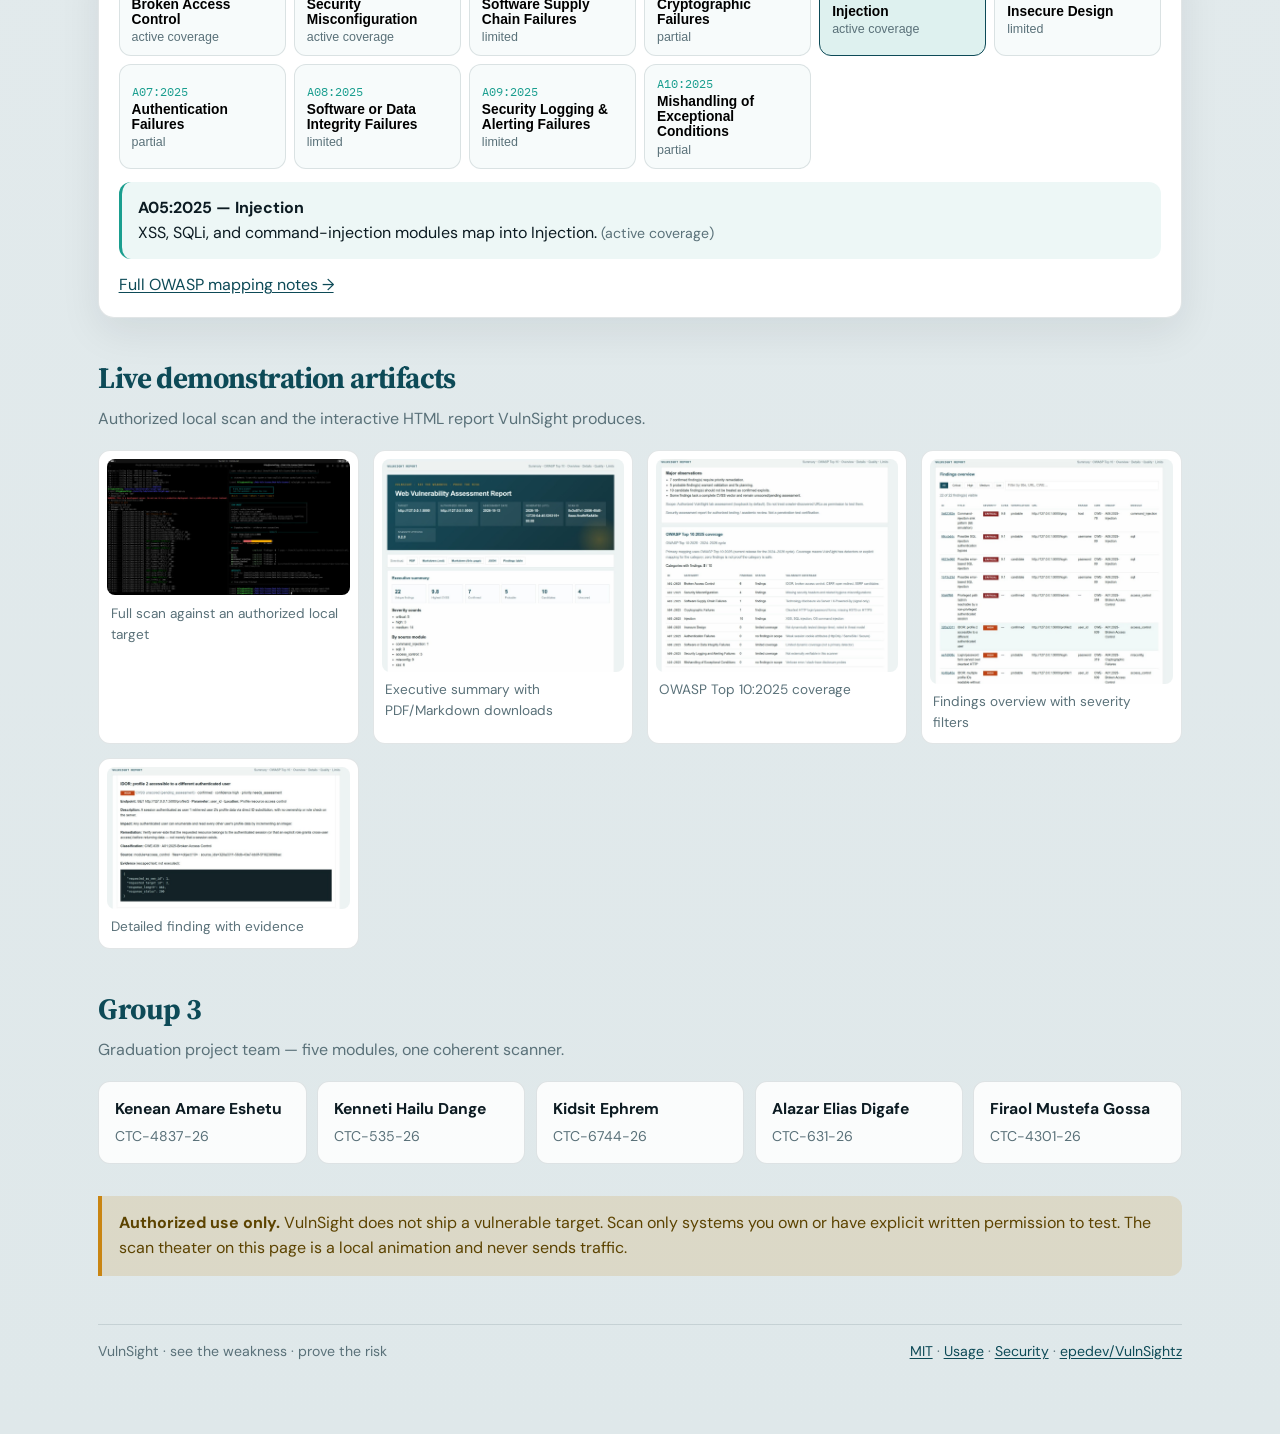
==== commit 4862ec20: "Make the docs site an interactive VulnSight showcase. Add pipeline explorer, scan theater, findings " ====
--- a/docs/index.html
+++ b/docs/index.html
@@ -3,306 +3,599 @@
 <head>
   <meta charset="utf-8">
   <meta name="viewport" content="width=device-width, initial-scale=1">
-  <title>VulnSight — Authorized Web Vulnerability Scanner</title>
+  <title>VulnSight — see the weakness · prove the risk</title>
+  <meta name="description" content="Interactive docs for VulnSight: authorized modular web vulnerability scanner by Group 3.">
+  <link rel="preconnect" href="https://fonts.googleapis.com">
+  <link rel="preconnect" href="https://fonts.gstatic.com" crossorigin>
+  <link href="https://fonts.googleapis.com/css2?family=DM+Sans:ital,opsz,wght@0,9..40,400;0,9..40,500;0,9..40,600;0,9..40,700;1,9..40,400&family=IBM+Plex+Mono:wght@400;500;600&family=Source+Serif+4:opsz,wght@8..60,600;8..60,700&display=swap" rel="stylesheet">
   <style>
     :root {
       --ink: #0c1b22;
-      --paper: #f3f7f6;
-      --teal: #0f4c5c;
-      --teal-bright: #1faa9a;
-      --amber: #e8a317;
-      --line: rgba(15, 76, 92, 0.14);
-      --shadow: 0 18px 50px rgba(12, 27, 34, 0.12);
+      --muted: #5a7179;
+      --line: rgba(12, 40, 48, 0.12);
+      --brand: #0d4a57;
+      --accent: #1a9e8f;
+      --accent-soft: rgba(26, 158, 143, 0.14);
+      --amber: #c98512;
+      --amber-soft: rgba(201, 133, 18, 0.16);
+      --paper: #e8eef0;
+      --paper-deep: #dfe8ea;
+      --card: #ffffff;
+      --shadow: 0 14px 40px rgba(12, 27, 34, 0.08);
+      --crit: #9f1239;
+      --high: #c2410c;
+      --med: #b45309;
+      --low: #1d4ed8;
+      --info: #475569;
+      --radius: 16px;
     }
     * { box-sizing: border-box; }
     html { scroll-behavior: smooth; }
     body {
       margin: 0;
-      font-family: "IBM Plex Sans", "Segoe UI", sans-serif;
+      font-family: "DM Sans", "Segoe UI", sans-serif;
       color: var(--ink);
       background:
-        radial-gradient(900px 420px at 10% -10%, rgba(31, 170, 154, 0.18), transparent 55%),
-        radial-gradient(700px 380px at 90% 0%, rgba(232, 163, 23, 0.16), transparent 50%),
-        linear-gradient(180deg, #e7f0ee 0%, var(--paper) 40%, #eef3f2 100%);
+        radial-gradient(900px 420px at 8% -10%, rgba(26,158,143,0.16), transparent 55%),
+        radial-gradient(700px 340px at 100% 0%, rgba(201,133,18,0.10), transparent 50%),
+        linear-gradient(180deg, var(--paper) 0%, var(--paper-deep) 100%);
+      line-height: 1.55;
       min-height: 100vh;
-      line-height: 1.55;
-    }
-    a { color: var(--teal); text-decoration: none; }
-    a:hover { color: var(--teal-bright); }
-    .shell { max-width: 1080px; margin: 0 auto; padding: 1.25rem 1.25rem 4rem; }
-    .nav {
-      display: flex; flex-wrap: wrap; gap: 0.75rem 1.25rem;
+    }
+    a { color: var(--brand); text-underline-offset: 2px; }
+    a:hover { color: var(--accent); }
+    code, .mono { font-family: "IBM Plex Mono", ui-monospace, monospace; font-size: 0.9em; }
+    .shell { max-width: 1120px; margin: 0 auto; padding: 0.85rem 1.15rem 4.5rem; }
+
+    .topnav {
+      position: sticky; top: 0.55rem; z-index: 50;
+      display: flex; flex-wrap: wrap; gap: 0.65rem 1rem;
       align-items: center; justify-content: space-between;
-      padding: 0.75rem 0 1.5rem;
+      backdrop-filter: blur(14px) saturate(1.2);
+      background: rgba(232, 238, 240, 0.84);
+      border: 1px solid var(--line);
+      border-radius: 999px;
+      padding: 0.5rem 0.85rem;
+      margin-bottom: 1rem;
+      box-shadow: var(--shadow);
     }
     .brand {
-      font-family: "IBM Plex Mono", ui-monospace, monospace;
-      font-weight: 700; letter-spacing: 0.08em; font-size: 0.95rem;
-      color: var(--teal);
-    }
-    .nav-links { display: flex; flex-wrap: wrap; gap: 0.9rem; font-size: 0.92rem; }
+      font-family: "IBM Plex Mono", monospace;
+      font-weight: 600; letter-spacing: 0.12em; font-size: 0.78rem; color: var(--brand);
+    }
+    .nav-links { display: flex; flex-wrap: wrap; gap: 0.1rem; }
+    .nav-links a {
+      text-decoration: none; font-size: 0.84rem; color: var(--muted);
+      padding: 0.35rem 0.65rem; border-radius: 999px; font-weight: 500;
+      transition: background 0.15s ease, color 0.15s ease;
+    }
+    .nav-links a:hover, .nav-links a.is-active {
+      background: var(--accent-soft); color: var(--brand);
+    }
+
     .hero {
-      position: relative;
-      overflow: hidden;
-      border: 1px solid var(--line);
+      position: relative; overflow: hidden;
+      min-height: min(78vh, 620px);
+      border-radius: calc(var(--radius) + 6px);
+      color: #f3fbfa;
+      display: grid; align-content: end;
+      padding: clamp(1.6rem, 4vw, 2.8rem);
       background:
-        linear-gradient(135deg, rgba(15, 76, 92, 0.96), rgba(12, 40, 48, 0.94)),
-        repeating-linear-gradient(90deg, rgba(255,255,255,0.03) 0 1px, transparent 1px 28px);
-      color: #f4fbfa;
-      padding: clamp(2rem, 5vw, 3.5rem);
-      min-height: min(72vh, 560px);
-      display: flex; flex-direction: column; justify-content: flex-end;
-      box-shadow: var(--shadow);
+        linear-gradient(145deg, rgba(13,74,87,0.97), rgba(11,47,56,0.98)),
+        radial-gradient(520px 240px at 88% 18%, rgba(26,158,143,0.38), transparent 60%);
+      box-shadow: 0 22px 48px rgba(11, 47, 56, 0.24);
+      animation: rise 0.55s ease both;
     }
     .hero::before {
-      content: "";
-      position: absolute; inset: auto -10% -40% 40%;
-      width: 420px; height: 420px; border-radius: 50%;
-      background: radial-gradient(circle, rgba(232,163,23,0.28), transparent 65%);
-      animation: drift 10s ease-in-out infinite alternate;
+      content: ""; position: absolute; inset: 0;
+      background:
+        repeating-linear-gradient(90deg, rgba(255,255,255,0.03) 0 1px, transparent 1px 36px),
+        repeating-linear-gradient(0deg, rgba(255,255,255,0.02) 0 1px, transparent 1px 36px);
+      opacity: 0.55; pointer-events: none;
+    }
+    .hero::after {
+      content: ""; position: absolute; width: 280px; height: 280px; border-radius: 50%;
+      right: -40px; bottom: -90px;
+      background: radial-gradient(circle, rgba(201,133,18,0.32), transparent 68%);
+      animation: floaty 9s ease-in-out infinite alternate;
       pointer-events: none;
     }
-    .hero::after {
-      content: "";
-      position: absolute; inset: -20% auto auto -8%;
-      width: 280px; height: 280px; border-radius: 50%;
-      border: 1px solid rgba(31,170,154,0.35);
-      animation: pulse 6s ease-in-out infinite;
-      pointer-events: none;
-    }
-    @keyframes drift { from { transform: none; } to { transform: none; } }
-    @keyframes pulse { 0%,100% { opacity: 0.55; } 50% { opacity: 0.55; } }
+    .hero-orbit {
+      position: absolute; top: 12%; right: 8%; width: 160px; height: 160px;
+      border: 1px solid rgba(26,158,143,0.35); border-radius: 50%;
+      animation: spin 28s linear infinite; pointer-events: none;
+    }
+    .hero-orbit span {
+      position: absolute; top: -5px; left: 50%; width: 10px; height: 10px;
+      margin-left: -5px; border-radius: 50%; background: var(--amber);
+      box-shadow: 0 0 0 4px rgba(201,133,18,0.2);
+    }
     .hero-kicker {
       position: relative; z-index: 1;
       font-family: "IBM Plex Mono", monospace;
-      text-transform: uppercase; letter-spacing: 0.16em;
-      font-size: 0.72rem; color: var(--amber); margin-bottom: 0.85rem;
+      letter-spacing: 0.14em; text-transform: uppercase;
+      font-size: 0.72rem; color: #f0c36a; margin-bottom: 0.7rem;
     }
     .hero h1 {
+      position: relative; z-index: 1; margin: 0;
+      font-family: "Source Serif 4", Georgia, serif;
+      font-size: clamp(2.6rem, 8vw, 4.6rem);
+      line-height: 0.95; letter-spacing: -0.03em; max-width: 10ch;
+    }
+    .hero .tagline {
       position: relative; z-index: 1;
-      margin: 0;
-      font-size: clamp(2.4rem, 7vw, 4.4rem);
-      line-height: 0.95;
-      letter-spacing: -0.03em;
-      max-width: 12ch;
+      margin: 0.85rem 0 0; font-family: "IBM Plex Mono", monospace;
+      font-size: 0.92rem; color: rgba(243,251,250,0.78); letter-spacing: 0.04em;
     }
     .hero p {
       position: relative; z-index: 1;
-      max-width: 34rem; margin: 1rem 0 1.5rem;
-      color: rgba(244,251,250,0.86); font-size: 1.05rem;
-    }
-    .cta-row { position: relative; z-index: 1; display: flex; flex-wrap: wrap; gap: 0.75rem; }
+      max-width: 36rem; margin: 0.85rem 0 1.35rem;
+      color: rgba(243,251,250,0.86); font-size: 1.05rem;
+    }
+    .cta-row { position: relative; z-index: 1; display: flex; flex-wrap: wrap; gap: 0.65rem; }
     .btn {
-      display: inline-flex; align-items: center; gap: 0.45rem;
-      border: 1px solid transparent; padding: 0.7rem 1.05rem;
-      font-weight: 650; font-size: 0.92rem; cursor: pointer;
+      display: inline-flex; align-items: center; gap: 0.4rem;
+      border: 1px solid transparent; border-radius: 999px;
+      padding: 0.68rem 1.05rem; font-weight: 600; font-size: 0.92rem;
+      cursor: pointer; text-decoration: none;
       transition: transform 0.15s ease, background 0.15s ease, border-color 0.15s ease;
     }
     .btn:hover { transform: translateY(-1px); }
-    .btn-primary { background: var(--amber); color: #1a1200; }
-    .btn-ghost { background: transparent; color: #f4fbfa; border-color: rgba(244,251,250,0.35); }
-    .section { margin-top: 2.5rem; }
+    .btn:focus-visible { outline: 2px solid var(--amber); outline-offset: 2px; }
+    .btn-primary { background: #e8b44a; color: #1a1200; }
+    .btn-primary:hover { background: #f0c36a; color: #1a1200; }
+    .btn-ghost { background: transparent; color: #f3fbfa; border-color: rgba(243,251,250,0.35); }
+    .btn-ghost:hover { color: #fff; border-color: rgba(243,251,250,0.65); }
+    .btn-solid { background: var(--brand); color: #fff; }
+    .btn-solid:hover { background: #135a69; color: #fff; }
+    .btn-soft { background: var(--accent-soft); color: var(--brand); border-color: transparent; }
+
+    .section { margin-top: 2.35rem; animation: rise 0.5s ease both; }
     .section h2 {
-      font-size: 1.35rem; margin: 0 0 0.4rem; color: var(--teal);
-      letter-spacing: -0.02em;
-    }
-    .section .lead { color: #46606a; margin: 0 0 1.2rem; max-width: 46rem; }
-    .grid {
+      margin: 0 0 0.35rem;
+      font-family: "Source Serif 4", Georgia, serif;
+      font-size: clamp(1.45rem, 3vw, 1.85rem);
+      color: var(--brand); letter-spacing: -0.02em;
+    }
+    .lead { color: var(--muted); margin: 0 0 1.15rem; max-width: 46rem; }
+
+    .panel {
+      background: var(--card);
+      border: 1px solid var(--line);
+      border-radius: var(--radius);
+      box-shadow: var(--shadow);
+      padding: 1.15rem 1.2rem;
+    }
+
+    /* Pipeline */
+    .pipeline {
       display: grid;
-      grid-template-columns: repeat(auto-fit, minmax(220px, 1fr));
+      grid-template-columns: repeat(5, minmax(0, 1fr));
+      gap: 0.55rem;
+      margin-bottom: 0.9rem;
+    }
+    .pipe-step {
+      position: relative;
+      border: 1px solid var(--line);
+      background: #f7fbfb;
+      border-radius: 12px;
+      padding: 0.85rem 0.75rem;
+      text-align: left;
+      cursor: pointer;
+      transition: border-color 0.15s ease, transform 0.15s ease, background 0.15s ease;
+    }
+    .pipe-step:hover { transform: translateY(-2px); border-color: rgba(26,158,143,0.45); }
+    .pipe-step[aria-pressed="true"] {
+      background: var(--brand); color: #f3fbfa; border-color: var(--brand);
+    }
+    .pipe-step .n {
+      font-family: "IBM Plex Mono", monospace;
+      font-size: 0.7rem; letter-spacing: 0.08em; color: var(--accent);
+      display: block; margin-bottom: 0.25rem;
+    }
+    .pipe-step[aria-pressed="true"] .n { color: #f0c36a; }
+    .pipe-step strong { display: block; font-size: 0.95rem; }
+    .pipe-detail {
+      border-left: 3px solid var(--accent);
+      padding: 0.85rem 1rem;
+      background: rgba(26,158,143,0.08);
+      border-radius: 0 12px 12px 0;
+      min-height: 4.5rem;
+    }
+    .pipe-detail h3 { margin: 0 0 0.35rem; font-size: 1.02rem; }
+    .pipe-detail p { margin: 0; color: var(--muted); }
+
+    /* Modules */
+    .mod-grid {
+      display: grid;
+      grid-template-columns: minmax(0, 1fr) minmax(0, 1.15fr);
       gap: 0.9rem;
     }
-    .tile {
-      border: 1px solid var(--line);
-      background: rgba(255,255,255,0.72);
-      backdrop-filter: blur(6px);
-      padding: 1.1rem 1.15rem;
-      transition: border-color 0.15s ease, transform 0.15s ease;
-    }
-    .tile:hover { border-color: rgba(31,170,154,0.45); transform: translateY(-2px); }
-    .tile h3 { margin: 0 0 0.35rem; font-size: 1rem; }
-    .tile p { margin: 0; color: #4d6670; font-size: 0.92rem; }
-    .tile .tag {
-      display: inline-block; margin-bottom: 0.55rem;
-      font-family: "IBM Plex Mono", monospace; font-size: 0.7rem;
-      letter-spacing: 0.08em; text-transform: uppercase; color: var(--teal-bright);
-    }
-    .terminal {
-      border: 1px solid #16333c;
-      background: #0b1c22;
-      color: #d7ebe7;
-      padding: 1rem 1.1rem;
-      font-family: "IBM Plex Mono", ui-monospace, monospace;
-      font-size: 0.86rem;
-      box-shadow: var(--shadow);
-      overflow-x: auto;
-    }
-    .terminal .prompt { color: var(--teal-bright); }
-    .terminal .cmd { color: #fff; }
-    .terminal .out { color: var(--amber); }
+    .mod-list { display: grid; gap: 0.45rem; }
+    .mod-btn {
+      display: flex; gap: 0.75rem; align-items: flex-start;
+      width: 100%; text-align: left;
+      border: 1px solid var(--line); background: #f7fbfb;
+      border-radius: 12px; padding: 0.75rem 0.85rem; cursor: pointer;
+      transition: border-color 0.15s ease, background 0.15s ease;
+    }
+    .mod-btn:hover { border-color: rgba(26,158,143,0.45); }
+    .mod-btn[aria-pressed="true"] {
+      background: var(--accent-soft); border-color: rgba(26,158,143,0.55);
+    }
+    .mod-btn .dot {
+      width: 10px; height: 10px; border-radius: 50%; margin-top: 0.35rem;
+      background: var(--accent); flex: 0 0 auto;
+    }
+    .mod-btn strong { display: block; font-size: 0.95rem; }
+    .mod-btn span { color: var(--muted); font-size: 0.86rem; }
+    .mod-stage {
+      border: 1px solid var(--line); border-radius: 12px;
+      background: #0b1c22; color: #d7ebe7; padding: 1rem 1.1rem;
+      font-family: "IBM Plex Mono", monospace; font-size: 0.84rem;
+      min-height: 220px; position: relative; overflow: hidden;
+    }
+    .mod-stage .glow {
+      position: absolute; width: 160px; height: 160px; border-radius: 50%;
+      right: -30px; top: -40px;
+      background: radial-gradient(circle, rgba(26,158,143,0.28), transparent 70%);
+      pointer-events: none;
+    }
+    .mod-stage h3 {
+      margin: 0 0 0.55rem; font-family: "DM Sans", sans-serif;
+      color: #f0c36a; font-size: 1rem; position: relative;
+    }
+    .mod-stage p { margin: 0 0 0.75rem; color: rgba(215,235,231,0.85); position: relative; }
+    .mod-stage ul { margin: 0; padding-left: 1.1rem; position: relative; }
+    .mod-stage li { margin: 0.25rem 0; }
+
+    /* Theater */
+    .theater-head {
+      display: flex; flex-wrap: wrap; gap: 0.65rem;
+      align-items: center; justify-content: space-between;
+      margin-bottom: 0.85rem;
+    }
+    .theater-log {
+      font-family: "IBM Plex Mono", monospace; font-size: 0.82rem;
+      background: #0b1c22; color: #d7ebe7;
+      border-radius: 12px; padding: 0.9rem 1rem;
+      min-height: 210px; max-height: 280px; overflow: auto;
+    }
+    .theater-log .ok { color: #4ade80; }
+    .theater-log .run { color: #f0c36a; }
+    .theater-log .dim { color: rgba(215,235,231,0.55); }
+    .bars { display: grid; gap: 0.45rem; margin-top: 0.9rem; }
+    .bar-row { display: grid; grid-template-columns: 7.5rem 1fr 2.2rem; gap: 0.55rem; align-items: center; font-size: 0.86rem; }
+    .bar-track { height: 8px; background: rgba(12,40,48,0.08); border-radius: 999px; overflow: hidden; }
+    .bar-fill { height: 100%; width: 0; border-radius: 999px; transition: width 0.45s ease; background: linear-gradient(90deg, var(--brand), var(--accent)); }
+
+    /* Findings playground */
+    .toolbar { display: flex; flex-wrap: wrap; gap: 0.4rem; margin-bottom: 0.75rem; }
+    .chip {
+      border: 1px solid var(--line); background: #fff; color: var(--ink);
+      border-radius: 999px; padding: 0.4rem 0.75rem; font-size: 0.84rem;
+      cursor: pointer; font-weight: 500;
+    }
+    .chip[aria-pressed="true"] { background: var(--brand); color: #fff; border-color: var(--brand); }
+    .chip.sev-critical[aria-pressed="true"] { background: var(--crit); border-color: var(--crit); }
+    .chip.sev-high[aria-pressed="true"] { background: var(--high); border-color: var(--high); }
+    .chip.sev-medium[aria-pressed="true"] { background: var(--med); border-color: var(--med); }
+    .chip.sev-low[aria-pressed="true"] { background: var(--low); border-color: var(--low); }
+    .find-table { width: 100%; border-collapse: collapse; font-size: 0.9rem; }
+    .find-table th, .find-table td { text-align: left; padding: 0.55rem 0.45rem; border-bottom: 1px solid var(--line); }
+    .find-table th { color: var(--muted); font-weight: 600; font-size: 0.78rem; text-transform: uppercase; letter-spacing: 0.04em; }
+    .find-table tr { cursor: pointer; transition: background 0.12s ease; }
+    .find-table tr:hover, .find-table tr.is-active { background: rgba(26,158,143,0.08); }
+    .find-table tr[hidden] { display: none; }
+    .badge {
+      display: inline-block; border-radius: 999px; padding: 0.15rem 0.5rem;
+      font-size: 0.75rem; font-weight: 650; color: #fff; text-transform: lowercase;
+    }
+    .badge.critical { background: var(--crit); }
+    .badge.high { background: var(--high); }
+    .badge.medium { background: var(--med); }
+    .badge.low { background: var(--low); }
+    .badge.info { background: var(--info); }
+    .find-detail {
+      margin-top: 0.85rem; border: 1px solid var(--line); border-radius: 12px;
+      padding: 0.9rem 1rem; background: #f7fbfb; display: none;
+    }
+    .find-detail.is-open { display: block; animation: rise 0.25s ease both; }
+    .find-detail h3 { margin: 0 0 0.35rem; font-size: 1.05rem; }
+    .find-detail p { margin: 0.35rem 0; color: var(--muted); }
+
+    /* Terminal recipes */
     .tabs { display: flex; flex-wrap: wrap; gap: 0.4rem; margin-bottom: 0.85rem; }
     .tab {
       border: 1px solid var(--line); background: #fff; color: var(--ink);
-      padding: 0.45rem 0.8rem; font-size: 0.85rem; cursor: pointer;
-    }
-    .tab[aria-selected="true"] {
-      background: var(--teal); color: #fff; border-color: var(--teal);
+      border-radius: 999px; padding: 0.45rem 0.85rem; font-size: 0.85rem; cursor: pointer;
+    }
+    .tab[aria-selected="true"] { background: var(--brand); color: #fff; border-color: var(--brand); }
+    .terminal {
+      border: 1px solid #16333c; background: #0b1c22; color: #d7ebe7;
+      border-radius: 12px; padding: 1rem 1.1rem;
+      font-family: "IBM Plex Mono", ui-monospace, monospace; font-size: 0.86rem;
+      box-shadow: var(--shadow); overflow-x: auto; min-height: 8.5rem;
+    }
+    .terminal .prompt { color: var(--accent); }
+    .terminal .cmd { color: #fff; }
+    .terminal .out { color: #f0c36a; }
+    .terminal .caret {
+      display: inline-block; width: 0.55ch; height: 1em; margin-left: 1px;
+      background: #f0c36a; vertical-align: text-bottom;
+      animation: blink 1s steps(1) infinite;
     }
     .panel[hidden] { display: none; }
+    .copy-row { margin-top: 0.85rem; display: flex; flex-wrap: wrap; gap: 0.55rem; align-items: center; }
+    .muted { color: var(--muted); font-size: 0.88rem; }
+
+    /* OWASP */
+    .owasp-grid {
+      display: grid;
+      grid-template-columns: repeat(auto-fit, minmax(160px, 1fr));
+      gap: 0.5rem;
+    }
+    .owasp-cell {
+      border: 1px solid var(--line); border-radius: 12px;
+      padding: 0.7rem 0.75rem; background: #f7fbfb;
+      cursor: pointer; transition: transform 0.15s ease, border-color 0.15s ease;
+      text-align: left;
+    }
+    .owasp-cell:hover { transform: translateY(-2px); border-color: rgba(26,158,143,0.45); }
+    .owasp-cell[aria-pressed="true"] { border-color: var(--brand); background: var(--accent-soft); }
+    .owasp-cell .id { font-family: "IBM Plex Mono", monospace; font-size: 0.72rem; color: var(--accent); }
+    .owasp-cell strong { display: block; font-size: 0.86rem; margin: 0.2rem 0; }
+    .owasp-cell .st { font-size: 0.78rem; color: var(--muted); }
+    .owasp-note {
+      margin-top: 0.85rem; padding: 0.85rem 1rem;
+      border-radius: 12px; background: rgba(26,158,143,0.08);
+      border-left: 3px solid var(--accent);
+    }
+
+    .shots {
+      display: grid;
+      grid-template-columns: repeat(auto-fit, minmax(260px, 1fr));
+      gap: 0.85rem;
+    }
+    .shots figure {
+      margin: 0; border: 1px solid var(--line); background: #fff;
+      border-radius: 12px; padding: 0.5rem; overflow: hidden;
+      transition: transform 0.15s ease;
+    }
+    .shots figure:hover { transform: translateY(-2px); }
+    .shots img { width: 100%; height: auto; display: block; border-radius: 8px; }
+    .shots figcaption { font-size: 0.85rem; color: var(--muted); margin-top: 0.45rem; padding: 0 0.2rem 0.15rem; }
+
+    .team-grid {
+      display: grid;
+      grid-template-columns: repeat(auto-fit, minmax(180px, 1fr));
+      gap: 0.65rem;
+    }
+    .team-tile {
+      border: 1px solid var(--line); background: rgba(255,255,255,0.85);
+      border-radius: 12px; padding: 0.95rem 1rem;
+      transition: transform 0.15s ease, border-color 0.15s ease;
+    }
+    .team-tile:hover { transform: translateY(-2px); border-color: rgba(26,158,143,0.45); }
+    .team-tile h3 { margin: 0 0 0.25rem; font-size: 0.98rem; }
+    .team-tile p { margin: 0; color: var(--muted); font-size: 0.88rem; }
+
     .warn {
       margin-top: 2rem;
       border-left: 4px solid var(--amber);
-      background: rgba(232,163,23,0.12);
-      padding: 0.9rem 1rem;
+      background: var(--amber-soft);
+      padding: 0.95rem 1.05rem;
+      border-radius: 0 12px 12px 0;
       color: #5c4300;
     }
-    .shots { display: grid; gap: 1rem; }
-    .shots figure { margin: 0; border: 1px solid var(--line); background: #fff; padding: 0.55rem; }
-    .shots img { width: 100%; height: auto; display: block; }
-    .shots figcaption { font-size: 0.85rem; color: #5b737c; margin-top: 0.45rem; }
+    .kbd-hint {
+      margin-top: 0.75rem; font-size: 0.82rem; color: var(--muted);
+    }
+    kbd {
+      font-family: "IBM Plex Mono", monospace; font-size: 0.78rem;
+      border: 1px solid var(--line); background: #fff;
+      border-radius: 6px; padding: 0.1rem 0.35rem;
+    }
     footer {
       margin-top: 3rem; padding-top: 1rem; border-top: 1px solid var(--line);
-      color: #5b737c; font-size: 0.88rem;
+      color: var(--muted); font-size: 0.88rem;
       display: flex; flex-wrap: wrap; gap: 0.75rem; justify-content: space-between;
     }
-    @media (max-width: 640px) {
+    .back-top {
+      position: fixed; right: 1.1rem; bottom: 1.1rem; z-index: 40;
+      width: 44px; height: 44px; border-radius: 50%;
+      border: 1px solid var(--line); background: #fff; color: var(--brand);
+      box-shadow: var(--shadow); cursor: pointer; opacity: 0; pointer-events: none;
+      transition: opacity 0.2s ease, transform 0.15s ease;
+    }
+    .back-top.show { opacity: 1; pointer-events: auto; }
+    .back-top:hover { transform: translateY(-2px); }
+
+    @keyframes rise { from { opacity: 0; transform: translateY(10px); } to { opacity: 1; transform: none; } }
+    @keyframes floaty { from { transform: translateY(0); } to { transform: translateY(-18px); } }
+    @keyframes spin { to { transform: rotate(360deg); } }
+    @keyframes blink { 50% { opacity: 0; } }
+
+    @media (max-width: 860px) {
+      .pipeline { grid-template-columns: repeat(2, minmax(0, 1fr)); }
+      .mod-grid { grid-template-columns: 1fr; }
+    }
+    @media (max-width: 560px) {
+      .pipeline { grid-template-columns: 1fr; }
       .hero { min-height: auto; }
+      .nav-links { display: none; }
+    }
+    @media (prefers-reduced-motion: reduce) {
+      *, *::before, *::after {
+        animation-duration: 0.01ms !important;
+        animation-iteration-count: 1 !important;
+        transition-duration: 0.01ms !important;
+      }
+      html { scroll-behavior: auto; }
     }
   </style>
-  <link rel="preconnect" href="https://fonts.googleapis.com">
-  <link rel="preconnect" href="https://fonts.gstatic.com" crossorigin>
-  <link href="https://fonts.googleapis.com/css2?family=IBM+Plex+Mono:wght@500;700&family=IBM+Plex+Sans:wght@400;600;700&display=swap" rel="stylesheet">
 </head>
 <body>
   <div class="shell">
-    <nav class="nav" aria-label="Primary">
+    <nav class="topnav" aria-label="Primary">
       <div class="brand">VULNSIGHT</div>
       <div class="nav-links">
-        <a href="#flow">Flow</a>
-        <a href="#modules">Modules</a>
-        <a href="#team">Group 3</a>
-        <a href="#try">Try it</a>
-        <a href="#demo">Demo</a>
-        <a href="PROJECT.md">Project</a>
-        <a href="USAGE.md">Usage</a>
-        <a href="SECURITY.md">Security</a>
-        <a href="https://github.com/epedev/VulnSightz">GitHub</a>
+        <a href="#pipeline" data-nav>Pipeline</a>
+        <a href="#modules" data-nav>Modules</a>
+        <a href="#theater" data-nav>Scan theater</a>
+        <a href="#findings" data-nav>Findings</a>
+        <a href="#try" data-nav>Commands</a>
+        <a href="#owasp" data-nav>OWASP</a>
+        <a href="#demo" data-nav>Demo</a>
+        <a href="#team" data-nav>Group 3</a>
+        <a href="https://github.com/epedev/VulnSightz" rel="noopener">GitHub</a>
       </div>
     </nav>
 
     <header class="hero">
-      <div class="hero-kicker">graduation project · authorized assessment tool</div>
+      <div class="hero-orbit" aria-hidden="true"><span></span></div>
+      <div class="hero-kicker">Group 3 · authorized assessment tool</div>
       <h1>VulnSight</h1>
+      <p class="tagline">see the weakness · prove the risk</p>
       <p>
-        A modular CLI web vulnerability scanner for authorized local assessments:
-        reconnaissance, XSS, SQL injection, command injection, access control,
-        and professional HTML, Markdown, and PDF reporting.
+        Modular CLI scanner for authorized local assessments — recon, XSS, injection,
+        access control, hygiene checks, and interactive HTML reporting.
       </p>
       <div class="cta-row">
-        <a class="btn btn-primary" href="#try">Start scanning</a>
+        <a class="btn btn-primary" href="#theater">Run the scan theater</a>
+        <a class="btn btn-ghost" href="#try">Copy install commands</a>
         <a class="btn btn-ghost" href="ARCHITECTURE.md">Architecture</a>
-        <a class="btn btn-ghost" href="OWASP_TOP10.md">OWASP Top 10</a>
       </div>
     </header>
 
-    <section class="section" id="flow">
-      <h2>One clear workflow</h2>
-      <p class="lead">Authorize a local target, run every module, open a self-contained HTML report.</p>
-      <div class="grid">
-        <article class="tile">
-          <span class="tag">01</span>
-          <h3>Install</h3>
-          <p><code>pip install -e ".[dev]"</code> then <code>vulnsight doctor</code>.</p>
-        </article>
-        <article class="tile">
-          <span class="tag">02</span>
-          <h3>Authorize</h3>
-          <p><code>vulnsight init-project</code> writes a project JSON with explicit permission.</p>
-        </article>
-        <article class="tile">
-          <span class="tag">03</span>
-          <h3>Scan</h3>
-          <p><code>vulnsight scan --project myproject.json</code> runs all detection modules.</p>
-        </article>
-        <article class="tile">
-          <span class="tag">04</span>
-          <h3>Report</h3>
-          <p>Open <code>reports/vulnsight_report.html</code> — filterable findings + remediations.</p>
-        </article>
+    <section class="section" id="pipeline">
+      <h2>Interactive assessment pipeline</h2>
+      <p class="lead">Click a stage to see what VulnSight does — from authorization to a filterable report.</p>
+      <div class="panel">
+        <div class="pipeline" role="toolbar" aria-label="Pipeline stages">
+          <button type="button" class="pipe-step" data-pipe="0" aria-pressed="true"><span class="n">01</span><strong>Authorize</strong></button>
+          <button type="button" class="pipe-step" data-pipe="1" aria-pressed="false"><span class="n">02</span><strong>Recon</strong></button>
+          <button type="button" class="pipe-step" data-pipe="2" aria-pressed="false"><span class="n">03</span><strong>Detect</strong></button>
+          <button type="button" class="pipe-step" data-pipe="3" aria-pressed="false"><span class="n">04</span><strong>Normalize</strong></button>
+          <button type="button" class="pipe-step" data-pipe="4" aria-pressed="false"><span class="n">05</span><strong>Report</strong></button>
+        </div>
+        <div class="pipe-detail" id="pipe-detail" aria-live="polite"></div>
       </div>
     </section>
 
     <section class="section" id="modules">
-      <h2>Five-person modular design</h2>
-      <p class="lead">Each module stays independently testable and integrates through shared finding contracts.</p>
-      <div class="grid">
-        <article class="tile"><span class="tag">Recon</span><h3>Crawler</h3><p>Same-origin crawl map with forms, params, and scope checks.</p></article>
-        <article class="tile"><span class="tag">Inject</span><h3>SQLi / Cmd</h3><p>Bounded local checks with evidence vs noise discipline.</p></article>
-        <article class="tile"><span class="tag">XSS</span><h3>Reflected / Stored</h3><p>Marker-first analysis; confirmation is earned, not assumed.</p></article>
-        <article class="tile"><span class="tag">Access</span><h3>IDOR / BAC</h3><p>Role and object-level authorization boundary probes.</p></article>
-        <article class="tile"><span class="tag">Report</span><h3>CVSS + HTML</h3><p>Canonical schema, conservative dedupe, honest limitations.</p></article>
+      <h2>Module explorer</h2>
+      <p class="lead">Each detector stays independently testable and speaks a shared findings contract.</p>
+      <div class="mod-grid">
+        <div class="mod-list" id="mod-list" role="listbox" aria-label="Detection modules"></div>
+        <div class="mod-stage" id="mod-stage" aria-live="polite">
+          <div class="glow" aria-hidden="true"></div>
+        </div>
       </div>
     </section>
 
+    <section class="section" id="theater">
+      <h2>Scan theater</h2>
+      <p class="lead">A safe, simulated walkthrough of a full VulnSight run — no network calls, just the story of the pipeline.</p>
+      <div class="panel">
+        <div class="theater-head">
+          <div>
+            <strong>Authorized target</strong>
+            <div class="mono muted">http://127.0.0.1:5001</div>
+          </div>
+          <div class="cta-row">
+            <button type="button" class="btn btn-solid" id="theater-run">Play scan</button>
+            <button type="button" class="btn btn-soft" id="theater-reset">Reset</button>
+          </div>
+        </div>
+        <div class="theater-log" id="theater-log" aria-live="polite">
+          <div class="dim">Press “Play scan” to animate the pipeline.</div>
+        </div>
+        <div class="bars" id="theater-bars" hidden></div>
+      </div>
+    </section>
+
+    <section class="section" id="findings">
+      <h2>Findings playground</h2>
+      <p class="lead">Filter sample findings the same way the HTML report does — severity chips, row focus, expandable detail.</p>
+      <div class="panel">
+        <div class="toolbar" role="toolbar" aria-label="Filter sample findings">
+          <button type="button" class="chip" data-filter="all" aria-pressed="true">All</button>
+          <button type="button" class="chip sev-critical" data-filter="critical" aria-pressed="false">Critical</button>
+          <button type="button" class="chip sev-high" data-filter="high" aria-pressed="false">High</button>
+          <button type="button" class="chip sev-medium" data-filter="medium" aria-pressed="false">Medium</button>
+          <button type="button" class="chip sev-low" data-filter="low" aria-pressed="false">Low</button>
+          <input class="chip" id="find-search" type="search" placeholder="Search…" aria-label="Search sample findings" style="flex:1;min-width:10rem;border-radius:999px;cursor:text;">
+        </div>
+        <p class="muted" id="filter-count"></p>
+        <div style="overflow-x:auto;">
+          <table class="find-table">
+            <thead>
+              <tr>
+                <th>Title</th>
+                <th>Severity</th>
+                <th>Module</th>
+                <th>CWE</th>
+              </tr>
+            </thead>
+            <tbody id="find-body"></tbody>
+          </table>
+        </div>
+        <div class="find-detail" id="find-detail"></div>
+      </div>
+    </section>
+
     <section class="section" id="try">
-      <h2>Interactive command palette</h2>
-      <p class="lead">Click a recipe to preview the exact commands for your terminal.</p>
+      <h2>Command recipes</h2>
+      <p class="lead">Pick a recipe — watch it type into the terminal, then copy it in one click.</p>
       <div class="tabs" role="tablist" aria-label="Command recipes">
         <button class="tab" role="tab" aria-selected="true" data-panel="install">Install</button>
         <button class="tab" role="tab" aria-selected="false" data-panel="project">Authorize</button>
         <button class="tab" role="tab" aria-selected="false" data-panel="scan">Scan</button>
         <button class="tab" role="tab" aria-selected="false" data-panel="doctor">Doctor</button>
+        <button class="tab" role="tab" aria-selected="false" data-panel="compare">Compare</button>
       </div>
-      <div class="panel" id="panel-install" role="tabpanel">
-        <pre class="terminal" id="term"><span class="prompt">$</span> <span class="cmd">git clone https://github.com/epedev/VulnSightz.git && cd VulnSightz</span>
-<span class="prompt">$</span> <span class="cmd">python3 -m venv .venv && source .venv/bin/activate</span>
-<span class="prompt">$</span> <span class="cmd">pip install -e ".[dev]"</span>
-<span class="out">✔ RESULT: ready — you can run vulnsight scan</span></pre>
+      <pre class="terminal" id="term" aria-live="polite"></pre>
+      <div class="copy-row">
+        <button class="btn btn-primary" type="button" id="copy-btn">Copy commands</button>
+        <button class="btn btn-soft" type="button" id="retype-btn">Replay typing</button>
+        <span class="muted" id="copy-status"></span>
       </div>
-      <div class="panel" id="panel-project" role="tabpanel" hidden>
-        <pre class="terminal"><span class="prompt">$</span> <span class="cmd">vulnsight init-project -o myproject.json --target http://127.0.0.1:5001</span>
-<span class="prompt">$</span> <span class="cmd"># edit authorization.authorized_by</span>
-<span class="out">wrote authorized project file → myproject.json</span></pre>
+      <p class="kbd-hint">Keyboard: <kbd>1</kbd>–<kbd>5</kbd> switch recipes · <kbd>C</kbd> copy · <kbd>P</kbd> play theater</p>
+    </section>
+
+    <section class="section" id="owasp">
+      <h2>OWASP Top 10:2025 map</h2>
+      <p class="lead">Click a category to see how VulnSight coverage maps for the 2024–2026 cycle.</p>
+      <div class="panel">
+        <div class="owasp-grid" id="owasp-grid"></div>
+        <div class="owasp-note" id="owasp-note" aria-live="polite"></div>
+        <p style="margin:0.9rem 0 0;"><a href="OWASP_TOP10.md">Full OWASP mapping notes →</a></p>
       </div>
-      <div class="panel" id="panel-scan" role="tabpanel" hidden>
-        <pre class="terminal"><span class="prompt">$</span> <span class="cmd">vulnsight scan --project myproject.json</span>
-<span class="out">SCAN BRIEF → modules engaged → HTML report written</span>
-<span class="prompt">$</span> <span class="cmd">xdg-open reports/vulnsight_report.html</span></pre>
-      </div>
-      <div class="panel" id="panel-doctor" role="tabpanel" hidden>
-        <pre class="terminal"><span class="prompt">$</span> <span class="cmd">vulnsight doctor</span>
-<span class="out">✔ Python · modules · imports · ready</span></pre>
-      </div>
-      <p style="margin-top:0.85rem">
-        <button class="btn btn-primary" type="button" id="copy-btn">Copy visible commands</button>
-        <span id="copy-status" style="margin-left:0.6rem;color:#5b737c;font-size:0.88rem"></span>
-      </p>
     </section>
 
-
-
     <section class="section" id="demo">
-      <h2>Project demonstration</h2>
-      <p class="lead">Authorized local scan and generated assessment report.</p>
+      <h2>Live demonstration artifacts</h2>
+      <p class="lead">Authorized local scan and the interactive HTML report VulnSight produces.</p>
       <div class="shots">
         <figure>
-          <img src="images/demo-scan-terminals.png" alt="VulnSight scan running beside the local target application">
+          <img src="images/demo-scan-terminals.png" alt="VulnSight scan running beside the local target application" loading="lazy">
           <figcaption>Full scan against an authorized local target</figcaption>
         </figure>
         <figure>
-          <img src="images/demo-report-summary.png" alt="VulnSight HTML report executive summary">
+          <img src="images/demo-report-summary.png" alt="VulnSight HTML report executive summary" loading="lazy">
           <figcaption>Executive summary with PDF/Markdown downloads</figcaption>
         </figure>
         <figure>
-          <img src="images/demo-report-owasp.png" alt="OWASP Top 10:2025 coverage table in the VulnSight report">
-          <figcaption>OWASP Top 10:2025 coverage (2024–2026 cycle)</figcaption>
+          <img src="images/demo-report-owasp.png" alt="OWASP Top 10:2025 coverage table" loading="lazy">
+          <figcaption>OWASP Top 10:2025 coverage</figcaption>
         </figure>
         <figure>
-          <img src="images/demo-report-findings.png" alt="VulnSight findings overview table">
+          <img src="images/demo-report-findings.png" alt="Findings overview table" loading="lazy">
           <figcaption>Findings overview with severity filters</figcaption>
         </figure>
         <figure>
-          <img src="images/demo-report-detail.png" alt="Detailed IDOR finding in the VulnSight report">
+          <img src="images/demo-report-detail.png" alt="Detailed finding with evidence" loading="lazy">
           <figcaption>Detailed finding with evidence</figcaption>
         </figure>
       </div>
@@ -310,51 +603,440 @@
 
     <section class="section" id="team">
       <h2>Group 3</h2>
-      <p class="lead">Graduation project team members.</p>
-      <div class="grid">
-        <article class="tile"><h3>Kenean Amare Eshet</h3><p>CTC-4837-26</p></article>
-        <article class="tile"><h3>Kenneti Hailu Dange</h3><p>CTC-535-26</p></article>
-        <article class="tile"><h3>Kidsit Ephrem</h3><p>CTC-6744-26</p></article>
-        <article class="tile"><h3>Alazar Elias Digafe</h3><p>CTC-631-26</p></article>
-        <article class="tile"><h3>Firaol Mustefa Gossa</h3><p>CTC-4301-26</p></article>
+      <p class="lead">Graduation project team — five modules, one coherent scanner.</p>
+      <div class="team-grid">
+        <article class="team-tile"><h3>Kenean Amare Eshetu</h3><p>CTC-4837-26</p></article>
+        <article class="team-tile"><h3>Kenneti Hailu Dange</h3><p>CTC-535-26</p></article>
+        <article class="team-tile"><h3>Kidsit Ephrem</h3><p>CTC-6744-26</p></article>
+        <article class="team-tile"><h3>Alazar Elias Digafe</h3><p>CTC-631-26</p></article>
+        <article class="team-tile"><h3>Firaol Mustefa Gossa</h3><p>CTC-4301-26</p></article>
       </div>
     </section>
 
     <div class="warn" role="note">
       <strong>Authorized use only.</strong> VulnSight does not ship a vulnerable target.
       Scan only systems you own or have explicit written permission to test.
+      The scan theater on this page is a local animation and never sends traffic.
     </div>
 
     <footer>
-      <span>VulnSight · authorized modular web vulnerability scanner</span>
-      <span><a href="../LICENSE">MIT License</a> · <a href="https://github.com/epedev/VulnSightz">epedev/VulnSightz</a></span>
+      <span>VulnSight · see the weakness · prove the risk</span>
+      <span>
+        <a href="../LICENSE">MIT</a> ·
+        <a href="USAGE.md">Usage</a> ·
+        <a href="SECURITY.md">Security</a> ·
+        <a href="https://github.com/epedev/VulnSightz">epedev/VulnSightz</a>
+      </span>
     </footer>
   </div>
+
+  <button type="button" class="back-top" id="back-top" aria-label="Back to top">↑</button>
+
   <script>
-    const tabs = [...document.querySelectorAll(".tab")];
-    const panels = {
-      install: document.getElementById("panel-install"),
-      project: document.getElementById("panel-project"),
-      scan: document.getElementById("panel-scan"),
-      doctor: document.getElementById("panel-doctor"),
+    const PIPE = [
+      {
+        title: "Authorize",
+        body: "init-project writes an explicit permission file. Scans refuse to start without a clear authorized target and operator statement."
+      },
+      {
+        title: "Recon",
+        body: "The same-origin crawler builds crawl_map.json — pages, forms, parameters, and links — under a page/request budget."
+      },
+      {
+        title: "Detect",
+        body: "XSS, SQLi, command injection, access control, and misconfig modules probe in parallel-friendly isolation with shared Finding models."
+      },
+      {
+        title: "Normalize",
+        body: "Reporting ingests module JSON, deduplicates conservatively, scores CVSS when possible, and maps OWASP Top 10:2025 labels."
+      },
+      {
+        title: "Report",
+        body: "Self-contained HTML with sticky filters, accordion details, OWASP coverage, plus Markdown / PDF / JSON exports."
+      }
+    ];
+
+    const MODULES = [
+      {
+        id: "crawler",
+        name: "Crawler",
+        tag: "Recon",
+        blurb: "Same-origin discovery with scope enforcement.",
+        detail: "Walks your authorized origin only. Emits pages, forms, query params, and links into crawl_map.json for every detector.",
+        bullets: ["Loopback-first defaults", "Page + request budgets", "Feeds all detectors"]
+      },
+      {
+        id: "xss",
+        name: "XSS",
+        tag: "Inject",
+        blurb: "Marker-first reflected & stored analysis.",
+        detail: "Places unique markers, classifies render context, and only escalates when verification is earned — including inert JSON script types.",
+        bullets: ["Context-aware classification", "Optional browser verify", "Honest confidence levels"]
+      },
+      {
+        id: "sqli",
+        name: "SQLi / Cmd",
+        tag: "Inject",
+        blurb: "Bounded injection checks with evidence discipline.",
+        detail: "Error/boolean/time signals for SQL injection and simulated command-injection labs — never claims OS shell without proof.",
+        bullets: ["Crawl-map driven", "Noise-aware signals", "Probable vs confirmed"]
+      },
+      {
+        id: "access",
+        name: "Access control",
+        tag: "AuthZ",
+        blurb: "IDOR and broken access control probes.",
+        detail: "Compares object access across roles and unauthenticated paths to surface authorization boundary failures.",
+        bullets: ["IDOR candidates", "Role mismatch checks", "BAC fallbacks"]
+      },
+      {
+        id: "misconfig",
+        name: "Misconfig",
+        tag: "Hygiene",
+        blurb: "Headers, cookies, CSRF, redirect, SSRF signals.",
+        detail: "Passive and light-active hygiene checks that catch missing defenses and dangerous redirect/SSRF parameter patterns.",
+        bullets: ["Security headers", "Cookie flags", "Open redirect probes"]
+      },
+      {
+        id: "report",
+        name: "Reporting",
+        tag: "Output",
+        blurb: "CVSS, OWASP:2025, interactive HTML.",
+        detail: "Canonical schema, conservative dedupe, filterable HTML report, Markdown/PDF/JSON — with incomplete-assessment honesty.",
+        bullets: ["OWASP Top 10:2025", "Severity filters", "Export buttons"]
+      }
+    ];
+
+    const FINDINGS = [
+      { id: "1", title: "Reflected XSS in search", severity: "high", module: "xss", cwe: "CWE-79", detail: "User input reflected without contextual encoding. Marker confirmed in HTML body context." },
+      { id: "2", title: "SQLi login bypass candidate", severity: "critical", module: "sqli", cwe: "CWE-89", detail: "Authentication query appears to concatenate untrusted input. Boolean differential observed." },
+      { id: "3", title: "IDOR on /orders/{id}", severity: "high", module: "access_control", cwe: "CWE-639", detail: "Changing the object id returned another user's order without authorization checks." },
+      { id: "4", title: "Missing Content-Security-Policy", severity: "medium", module: "misconfig", cwe: "CWE-693", detail: "Response lacks CSP, weakening defense-in-depth against XSS impact." },
+      { id: "5", title: "Open redirect via next=", severity: "medium", module: "misconfig", cwe: "CWE-601", detail: "External URL accepted in redirect parameter; Location pointed off-origin." },
+      { id: "6", title: "Cookie missing HttpOnly", severity: "low", module: "misconfig", cwe: "CWE-1004", detail: "Session cookie readable by script if XSS is present." },
+      { id: "7", title: "Command injection (lab simulation)", severity: "high", module: "command_injection", cwe: "CWE-78", detail: "Simulated timing/output signal on a training endpoint — marked probable, not OS-shell confirmed." }
+    ];
+
+    const OWASP = [
+      { id: "A01:2025", name: "Broken Access Control", status: "active coverage", note: "Access-control module + open-redirect checks contribute findings here." },
+      { id: "A02:2025", name: "Security Misconfiguration", status: "active coverage", note: "Missing headers, cookie flags, CSRF candidates, and disclosure signals." },
+      { id: "A03:2025", name: "Software Supply Chain Failures", status: "limited", note: "Not a primary VulnSight detector focus for local lab assessments." },
+      { id: "A04:2025", name: "Cryptographic Failures", status: "partial", note: "HSTS absence on HTTPS targets is mapped here when applicable." },
+      { id: "A05:2025", name: "Injection", status: "active coverage", note: "XSS, SQLi, and command-injection modules map into Injection." },
+      { id: "A06:2025", name: "Insecure Design", status: "limited", note: "Design flaws need human review; scanner findings may only hint." },
+      { id: "A07:2025", name: "Authentication Failures", status: "partial", note: "Login SQLi bypass signals can indicate auth weaknesses." },
+      { id: "A08:2025", name: "Software or Data Integrity Failures", status: "limited", note: "Outside core local-lab detector scope." },
+      { id: "A09:2025", name: "Security Logging & Alerting Failures", status: "limited", note: "Not directly tested; absence of logs is not inferred." },
+      { id: "A10:2025", name: "Mishandling of Exceptional Conditions", status: "partial", note: "Verbose error / disclosure style findings may map here." }
+    ];
+
+    const RECIPES = {
+      install: [
+        ["$", "git clone https://github.com/epedev/VulnSightz.git && cd VulnSightz"],
+        ["$", "python3 -m venv .venv && source .venv/bin/activate"],
+        ["$", "pip install -e \".[dev]\""],
+        ["✔", "RESULT: ready — you can run vulnsight scan"]
+      ],
+      project: [
+        ["$", "vulnsight init-project -o myproject.json --target http://127.0.0.1:5001"],
+        ["$", "# edit authorization.authorized_by"],
+        ["✔", "wrote authorized project file → myproject.json"]
+      ],
+      scan: [
+        ["$", "vulnsight scan --project myproject.json"],
+        ["✔", "SCAN BRIEF → modules engaged → HTML report written"],
+        ["$", "xdg-open reports/vulnsight_report.html  # or open on macOS/Windows"]
+      ],
+      doctor: [
+        ["$", "vulnsight doctor"],
+        ["✔", "Python · modules · imports · ready"],
+        ["$", "vulnsight docs   # opens this interactive page"]
+      ],
+      compare: [
+        ["$", "vulnsight compare \\"],
+        [" ", "  --current reports/findings.json \\"],
+        [" ", "  --baseline fixtures/secure_baseline_findings.json \\"],
+        [" ", "  --output reports"],
+        ["✔", "compare_report.md + compare_report.json"]
+      ]
     };
-    let active = "install";
-    tabs.forEach((tab) => {
-      tab.addEventListener("click", () => {
-        active = tab.dataset.panel;
-        tabs.forEach((t) => t.setAttribute("aria-selected", String(t === tab)));
-        Object.entries(panels).forEach(([key, el]) => {
-          el.hidden = key !== active;
-        });
+
+    /* ---------- Pipeline ---------- */
+    const pipeDetail = document.getElementById("pipe-detail");
+    const pipeSteps = [...document.querySelectorAll(".pipe-step")];
+    function showPipe(i) {
+      pipeSteps.forEach((b) => b.setAttribute("aria-pressed", String(b.dataset.pipe === String(i))));
+      const step = PIPE[i];
+      pipeDetail.innerHTML = `<h3>${step.title}</h3><p>${step.body}</p>`;
+    }
+    pipeSteps.forEach((b) => b.addEventListener("click", () => showPipe(Number(b.dataset.pipe))));
+    showPipe(0);
+
+    /* ---------- Modules ---------- */
+    const modList = document.getElementById("mod-list");
+    const modStage = document.getElementById("mod-stage");
+    function showModule(mod) {
+      [...modList.querySelectorAll(".mod-btn")].forEach((b) => {
+        b.setAttribute("aria-pressed", String(b.dataset.id === mod.id));
+      });
+      modStage.innerHTML = `
+        <div class="glow" aria-hidden="true"></div>
+        <h3>${mod.tag} · ${mod.name}</h3>
+        <p>${mod.detail}</p>
+        <ul>${mod.bullets.map((x) => `<li>${x}</li>`).join("")}</ul>`;
+    }
+    MODULES.forEach((mod, idx) => {
+      const btn = document.createElement("button");
+      btn.type = "button";
+      btn.className = "mod-btn";
+      btn.dataset.id = mod.id;
+      btn.setAttribute("role", "option");
+      btn.setAttribute("aria-pressed", String(idx === 0));
+      btn.innerHTML = `<span class="dot" aria-hidden="true"></span><span><strong>${mod.name}</strong><span>${mod.blurb}</span></span>`;
+      btn.addEventListener("click", () => showModule(mod));
+      modList.appendChild(btn);
+    });
+    showModule(MODULES[0]);
+
+    /* ---------- Scan theater ---------- */
+    const theaterLog = document.getElementById("theater-log");
+    const theaterBars = document.getElementById("theater-bars");
+    let theaterTimer = null;
+    const THEATER_STEPS = [
+      { t: "scope", html: `<span class="dim">$</span> validating authorization · <span class="ok">loopback OK</span>` },
+      { t: "crawl", html: `<span class="run">▸ crawler</span> mapping origin… <span class="ok">18 pages</span>` },
+      { t: "xss", html: `<span class="run">▸ xss</span> markers + context… <span class="ok">2 candidates</span>` },
+      { t: "sqli", html: `<span class="run">▸ sqli / cmd</span> bounded probes… <span class="ok">1 probable</span>` },
+      { t: "access", html: `<span class="run">▸ access_control</span> object checks… <span class="ok">1 IDOR</span>` },
+      { t: "misc", html: `<span class="run">▸ misconfig</span> headers + cookies… <span class="ok">3 hygiene</span>` },
+      { t: "report", html: `<span class="run">▸ reporting</span> normalize · CVSS · OWASP… <span class="ok">HTML ready</span>` },
+      { t: "done", html: `<span class="ok">✔ SCAN COMPLETE</span> → reports/vulnsight_report.html` }
+    ];
+    function resetTheater() {
+      if (theaterTimer) { clearTimeout(theaterTimer); theaterTimer = null; }
+      theaterLog.innerHTML = `<div class="dim">Press “Play scan” to animate the pipeline.</div>`;
+      theaterBars.hidden = true;
+      theaterBars.innerHTML = "";
+    }
+    function playTheater() {
+      resetTheater();
+      theaterLog.innerHTML = "";
+      theaterBars.hidden = false;
+      const mods = [
+        ["crawler", 100], ["xss", 72], ["sqli", 55], ["access_control", 40], ["misconfig", 88], ["reporting", 100]
+      ];
+      theaterBars.innerHTML = mods.map(([name]) => `
+        <div class="bar-row">
+          <span class="mono">${name}</span>
+          <div class="bar-track"><div class="bar-fill" data-mod="${name}"></div></div>
+          <span class="mono" data-pct="${name}">0%</span>
+        </div>`).join("");
+      let i = 0;
+      const tick = () => {
+        if (i >= THEATER_STEPS.length) return;
+        const row = document.createElement("div");
+        row.innerHTML = THEATER_STEPS[i].html;
+        theaterLog.appendChild(row);
+        theaterLog.scrollTop = theaterLog.scrollHeight;
+        const fillIdx = Math.min(i, mods.length - 1);
+        if (i < mods.length) {
+          const [name, pct] = mods[fillIdx];
+          const el = theaterBars.querySelector(`[data-mod="${name}"]`);
+          const label = theaterBars.querySelector(`[data-pct="${name}"]`);
+          if (el) el.style.width = pct + "%";
+          if (label) label.textContent = pct + "%";
+        }
+        if (i === THEATER_STEPS.length - 1) {
+          mods.forEach(([name, pct]) => {
+            const el = theaterBars.querySelector(`[data-mod="${name}"]`);
+            const label = theaterBars.querySelector(`[data-pct="${name}"]`);
+            if (el) el.style.width = pct + "%";
+            if (label) label.textContent = pct + "%";
+          });
+        }
+        i += 1;
+        theaterTimer = setTimeout(tick, 520);
+      };
+      tick();
+    }
+    document.getElementById("theater-run").addEventListener("click", playTheater);
+    document.getElementById("theater-reset").addEventListener("click", resetTheater);
+
+    /* ---------- Findings playground ---------- */
+    const findBody = document.getElementById("find-body");
+    const findDetail = document.getElementById("find-detail");
+    const filterCount = document.getElementById("filter-count");
+    const filterChips = [...document.querySelectorAll(".chip[data-filter]")];
+    const findSearch = document.getElementById("find-search");
+    let sevFilter = "all";
+
+    FINDINGS.forEach((f) => {
+      const tr = document.createElement("tr");
+      tr.dataset.severity = f.severity;
+      tr.dataset.search = `${f.title} ${f.module} ${f.cwe}`.toLowerCase();
+      tr.innerHTML = `
+        <td>${f.title}</td>
+        <td><span class="badge ${f.severity}">${f.severity}</span></td>
+        <td class="mono">${f.module}</td>
+        <td class="mono">${f.cwe}</td>`;
+      tr.addEventListener("click", () => {
+        [...findBody.querySelectorAll("tr")].forEach((r) => r.classList.remove("is-active"));
+        tr.classList.add("is-active");
+        findDetail.classList.add("is-open");
+        findDetail.innerHTML = `
+          <h3>${f.title}</h3>
+          <p><span class="badge ${f.severity}">${f.severity}</span> · <span class="mono">${f.module}</span> · <span class="mono">${f.cwe}</span></p>
+          <p>${f.detail}</p>
+          <p class="muted">Sample data for docs only — generate a real report with <span class="mono">vulnsight scan</span>.</p>`;
+      });
+      findBody.appendChild(tr);
+    });
+
+    function applyFindFilter() {
+      const q = (findSearch.value || "").trim().toLowerCase();
+      let visible = 0;
+      [...findBody.querySelectorAll("tr")].forEach((tr) => {
+        const sevOk = sevFilter === "all" || tr.dataset.severity === sevFilter;
+        const textOk = !q || (tr.dataset.search || "").includes(q);
+        const show = sevOk && textOk;
+        tr.hidden = !show;
+        if (show) visible += 1;
+      });
+      filterCount.textContent = `${visible} of ${FINDINGS.length} sample finding(s) visible`;
+    }
+    filterChips.forEach((chip) => {
+      chip.addEventListener("click", () => {
+        sevFilter = chip.dataset.filter;
+        filterChips.forEach((c) => c.setAttribute("aria-pressed", String(c === chip)));
+        applyFindFilter();
       });
     });
+    findSearch.addEventListener("input", applyFindFilter);
+    applyFindFilter();
+
+    /* ---------- OWASP ---------- */
+    const owaspGrid = document.getElementById("owasp-grid");
+    const owaspNote = document.getElementById("owasp-note");
+    function showOwasp(item) {
+      [...owaspGrid.querySelectorAll(".owasp-cell")].forEach((c) => {
+        c.setAttribute("aria-pressed", String(c.dataset.id === item.id));
+      });
+      owaspNote.innerHTML = `<strong>${item.id} — ${item.name}</strong><br>${item.note} <span class="muted">(${item.status})</span>`;
+    }
+    OWASP.forEach((item, idx) => {
+      const btn = document.createElement("button");
+      btn.type = "button";
+      btn.className = "owasp-cell";
+      btn.dataset.id = item.id;
+      btn.setAttribute("aria-pressed", String(idx === 4));
+      btn.innerHTML = `<div class="id">${item.id}</div><strong>${item.name}</strong><div class="st">${item.status}</div>`;
+      btn.addEventListener("click", () => showOwasp(item));
+      owaspGrid.appendChild(btn);
+    });
+    showOwasp(OWASP[4]);
+
+    /* ---------- Terminal typing ---------- */
+    const term = document.getElementById("term");
+    const tabs = [...document.querySelectorAll(".tab")];
+    let activePanel = "install";
+    let typeTimer = null;
+    let typedPlain = "";
+
+    function recipePlain(key) {
+      return RECIPES[key].map(([p, c]) => (p === "$" ? "$ " + c : p === "✔" ? "✔ " + c : "  " + c)).join("\n");
+    }
+
+    function renderTyped(key, animate) {
+      if (typeTimer) { clearTimeout(typeTimer); typeTimer = null; }
+      const lines = RECIPES[key];
+      typedPlain = recipePlain(key);
+      if (!animate) {
+        term.innerHTML = lines.map(([p, c]) => {
+          if (p === "$") return `<span class="prompt">$</span> <span class="cmd">${escapeHtml(c)}</span>`;
+          if (p === "✔") return `<span class="out">✔ ${escapeHtml(c)}</span>`;
+          return `<span class="dim">  ${escapeHtml(c)}</span>`;
+        }).join("\n");
+        return;
+      }
+      term.innerHTML = "";
+      let li = 0, ci = 0;
+      const step = () => {
+        if (li >= lines.length) return;
+        const [p, c] = lines[li];
+        if (ci === 0) {
+          const row = document.createElement("div");
+          if (p === "$") row.innerHTML = `<span class="prompt">$</span> <span class="cmd"></span><span class="caret"></span>`;
+          else if (p === "✔") row.innerHTML = `<span class="out"></span><span class="caret"></span>`;
+          else row.innerHTML = `<span class="dim">  </span><span class="cmd"></span><span class="caret"></span>`;
+          term.appendChild(row);
+        }
+        const row = term.lastElementChild;
+        const target = row.querySelector(".cmd, .out");
+        const caret = row.querySelector(".caret");
+        if (ci <= c.length) {
+          if (p === "✔") target.textContent = "✔ " + c.slice(0, ci);
+          else target.textContent = c.slice(0, ci);
+          ci += 1;
+          typeTimer = setTimeout(step, 12 + Math.random() * 18);
+        } else {
+          if (caret) caret.remove();
+          li += 1; ci = 0;
+          typeTimer = setTimeout(step, 180);
+        }
+      };
+      step();
+    }
+
+    function escapeHtml(s) {
+      return String(s).replace(/[&<>"']/g, (ch) => ({
+        "&": "&amp;", "<": "&lt;", ">": "&gt;", '"': "&quot;", "'": "&#39;"
+      })[ch]);
+    }
+
+    function selectTab(key) {
+      activePanel = key;
+      tabs.forEach((t) => t.setAttribute("aria-selected", String(t.dataset.panel === key)));
+      renderTyped(key, true);
+      document.getElementById("copy-status").textContent = "";
+    }
+    tabs.forEach((tab) => tab.addEventListener("click", () => selectTab(tab.dataset.panel)));
+    selectTab("install");
+
     document.getElementById("copy-btn").addEventListener("click", async () => {
-      const text = panels[active].innerText;
       try {
-        await navigator.clipboard.writeText(text);
-        document.getElementById("copy-status").textContent = "Copied.";
+        await navigator.clipboard.writeText(typedPlain || recipePlain(activePanel));
+        document.getElementById("copy-status").textContent = "Copied to clipboard.";
       } catch {
-        document.getElementById("copy-status").textContent = "Select and copy manually.";
+        document.getElementById("copy-status").textContent = "Select the terminal and copy manually.";
+      }
+    });
+    document.getElementById("retype-btn").addEventListener("click", () => renderTyped(activePanel, true));
+
+    /* ---------- Nav active + back top + keys ---------- */
+    const navLinks = [...document.querySelectorAll("[data-nav]")];
+    const sections = navLinks.map((a) => document.querySelector(a.getAttribute("href"))).filter(Boolean);
+    const backTop = document.getElementById("back-top");
+    const onScroll = () => {
+      const y = window.scrollY + 120;
+      let current = sections[0];
+      for (const sec of sections) {
+        if (sec.offsetTop <= y) current = sec;
+      }
+      navLinks.forEach((a) => a.classList.toggle("is-active", a.getAttribute("href") === "#" + current.id));
+      backTop.classList.toggle("show", window.scrollY > 500);
+    };
+    window.addEventListener("scroll", onScroll, { passive: true });
+    backTop.addEventListener("click", () => window.scrollTo({ top: 0, behavior: "smooth" }));
+    onScroll();
+
+    window.addEventListener("keydown", (e) => {
+      if (e.target.matches("input, textarea")) return;
+      const keys = { "1": "install", "2": "project", "3": "scan", "4": "doctor", "5": "compare" };
+      if (keys[e.key]) { selectTab(keys[e.key]); document.getElementById("try").scrollIntoView({ behavior: "smooth" }); }
+      if (e.key === "c" || e.key === "C") document.getElementById("copy-btn").click();
+      if (e.key === "p" || e.key === "P") {
+        document.getElementById("theater").scrollIntoView({ behavior: "smooth" });
+        playTheater();
       }
     });
   </script>
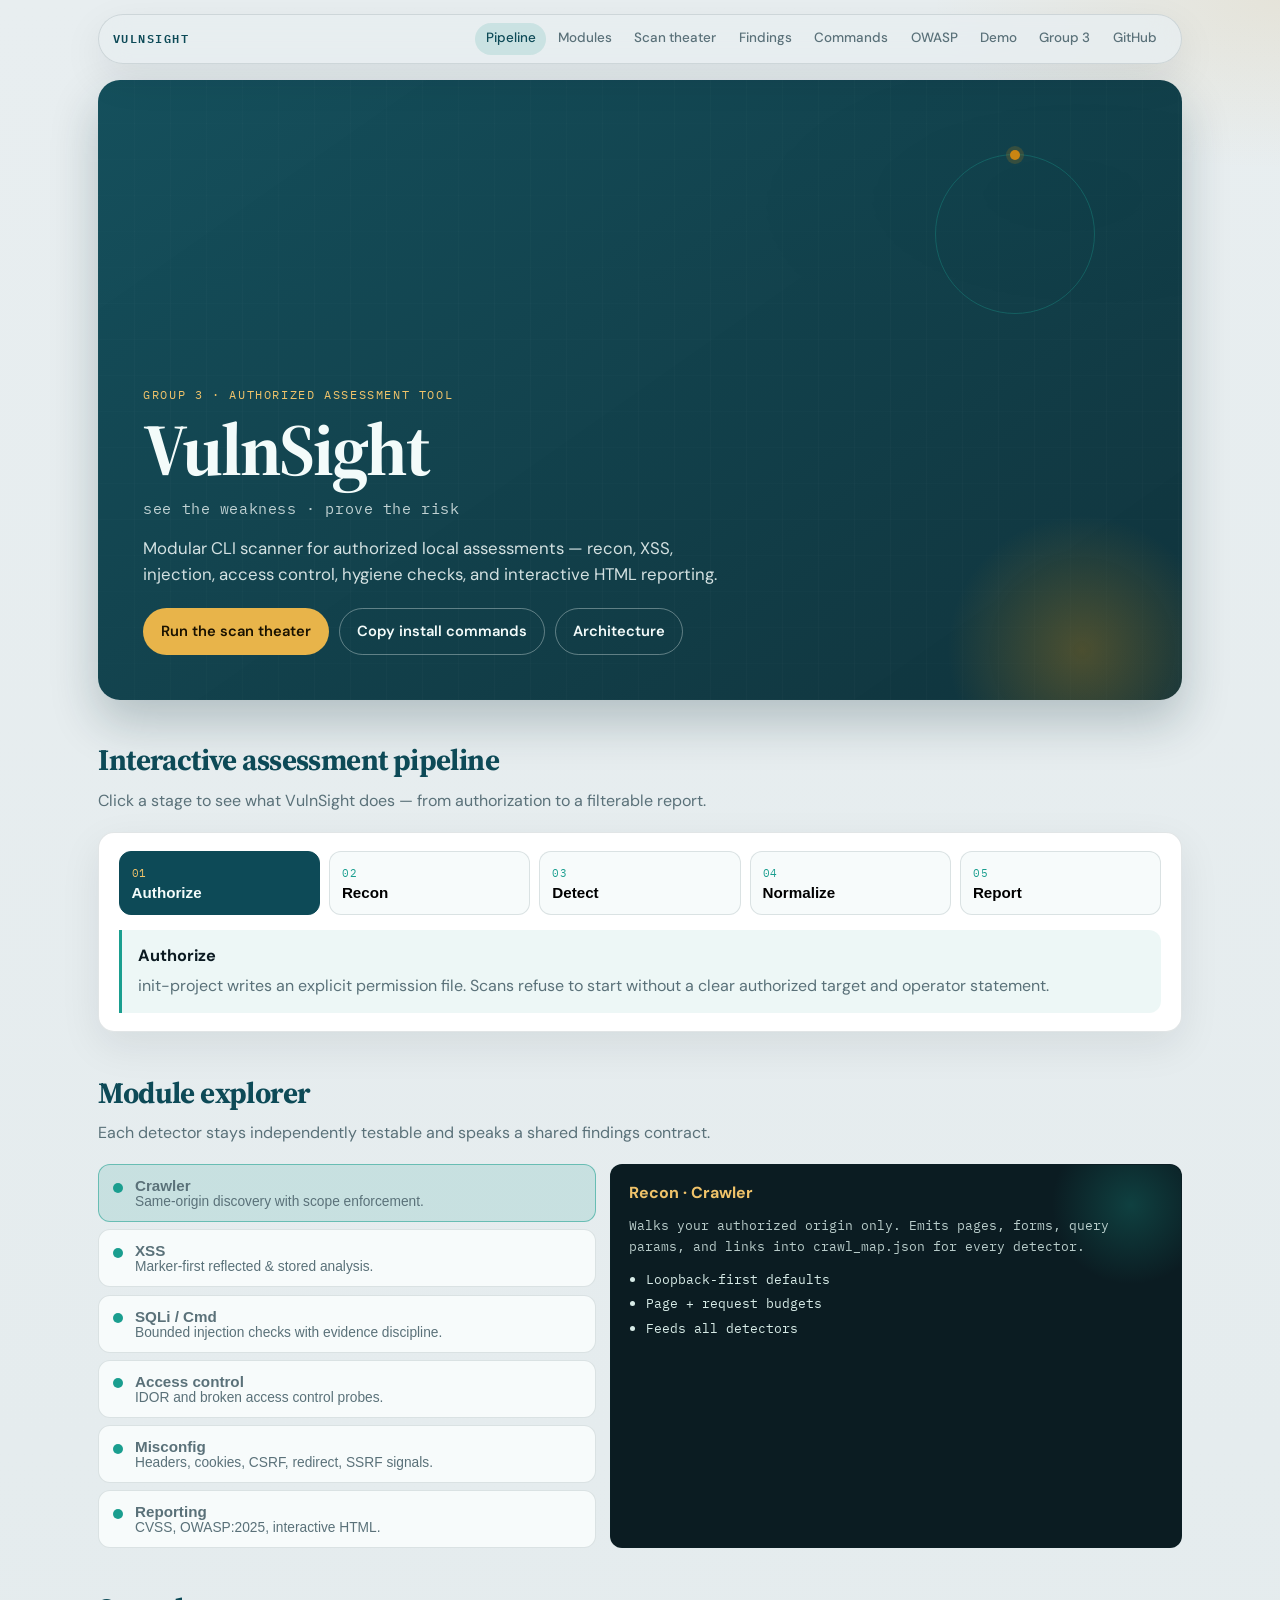
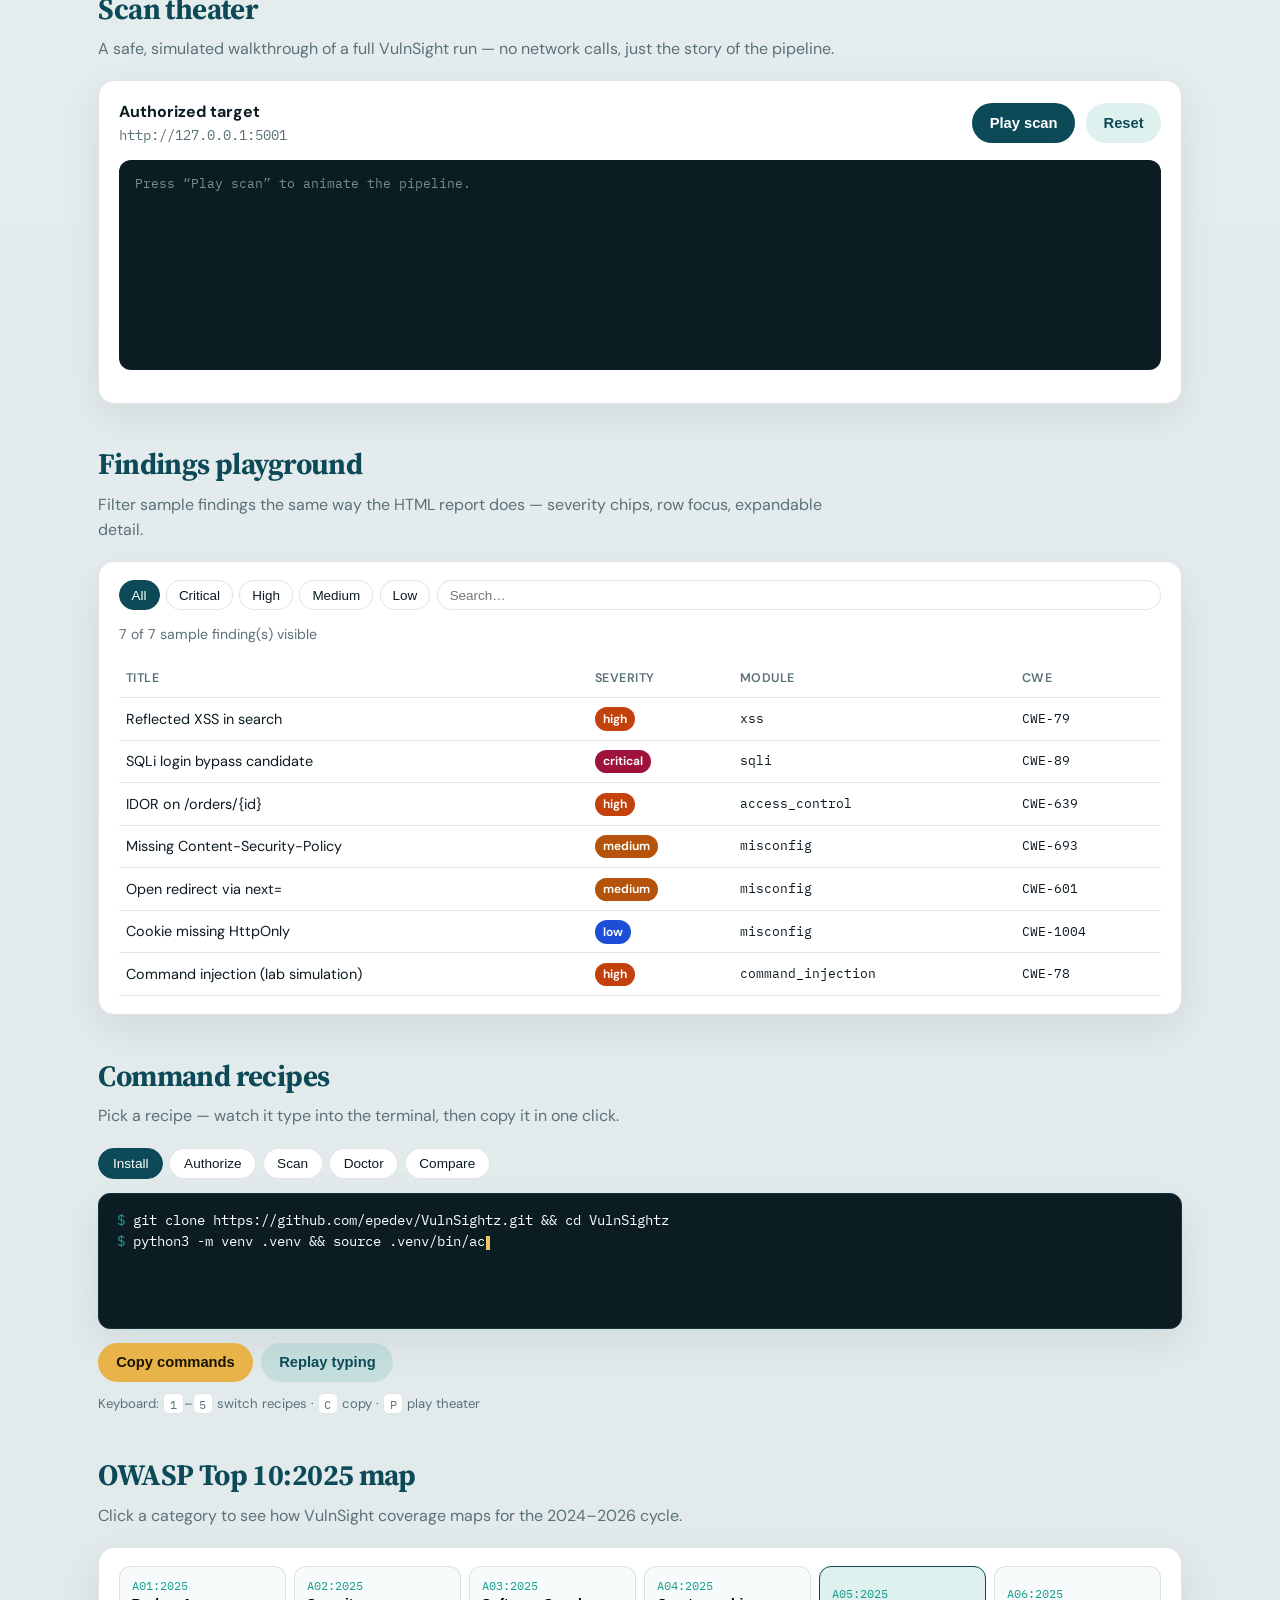
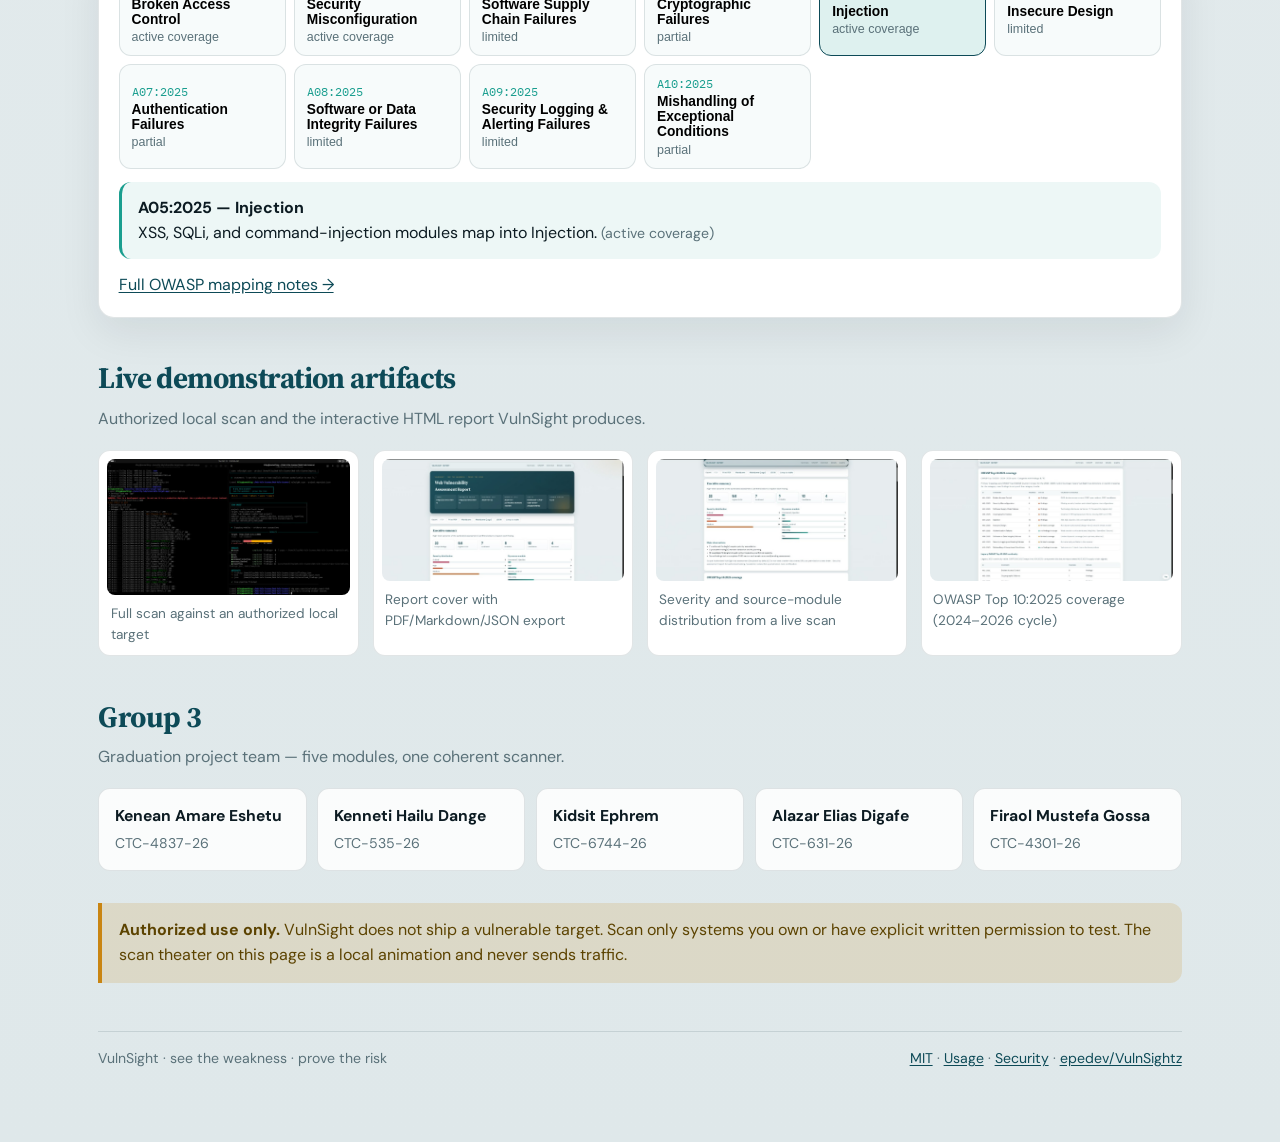
==== commit 753b7d18: "Refresh demo report screenshots from a live VulnSight scan. Keep the scan-terminal shot; replace the" ====
--- a/docs/index.html
+++ b/docs/index.html
@@ -583,20 +583,16 @@
           <figcaption>Full scan against an authorized local target</figcaption>
         </figure>
         <figure>
-          <img src="images/demo-report-summary.png" alt="VulnSight HTML report executive summary" loading="lazy">
-          <figcaption>Executive summary with PDF/Markdown downloads</figcaption>
+          <img src="images/demo-report-summary.png" alt="VulnSight HTML report cover with export controls and executive summary" loading="lazy">
+          <figcaption>Report cover with PDF/Markdown/JSON export</figcaption>
         </figure>
         <figure>
-          <img src="images/demo-report-owasp.png" alt="OWASP Top 10:2025 coverage table" loading="lazy">
-          <figcaption>OWASP Top 10:2025 coverage</figcaption>
+          <img src="images/demo-report-modules.png" alt="VulnSight executive summary with severity and module distribution" loading="lazy">
+          <figcaption>Severity and source-module distribution from a live scan</figcaption>
         </figure>
         <figure>
-          <img src="images/demo-report-findings.png" alt="Findings overview table" loading="lazy">
-          <figcaption>Findings overview with severity filters</figcaption>
-        </figure>
-        <figure>
-          <img src="images/demo-report-detail.png" alt="Detailed finding with evidence" loading="lazy">
-          <figcaption>Detailed finding with evidence</figcaption>
+          <img src="images/demo-report-owasp.png" alt="OWASP Top 10:2025 coverage table in the VulnSight report" loading="lazy">
+          <figcaption>OWASP Top 10:2025 coverage (2024–2026 cycle)</figcaption>
         </figure>
       </div>
     </section>
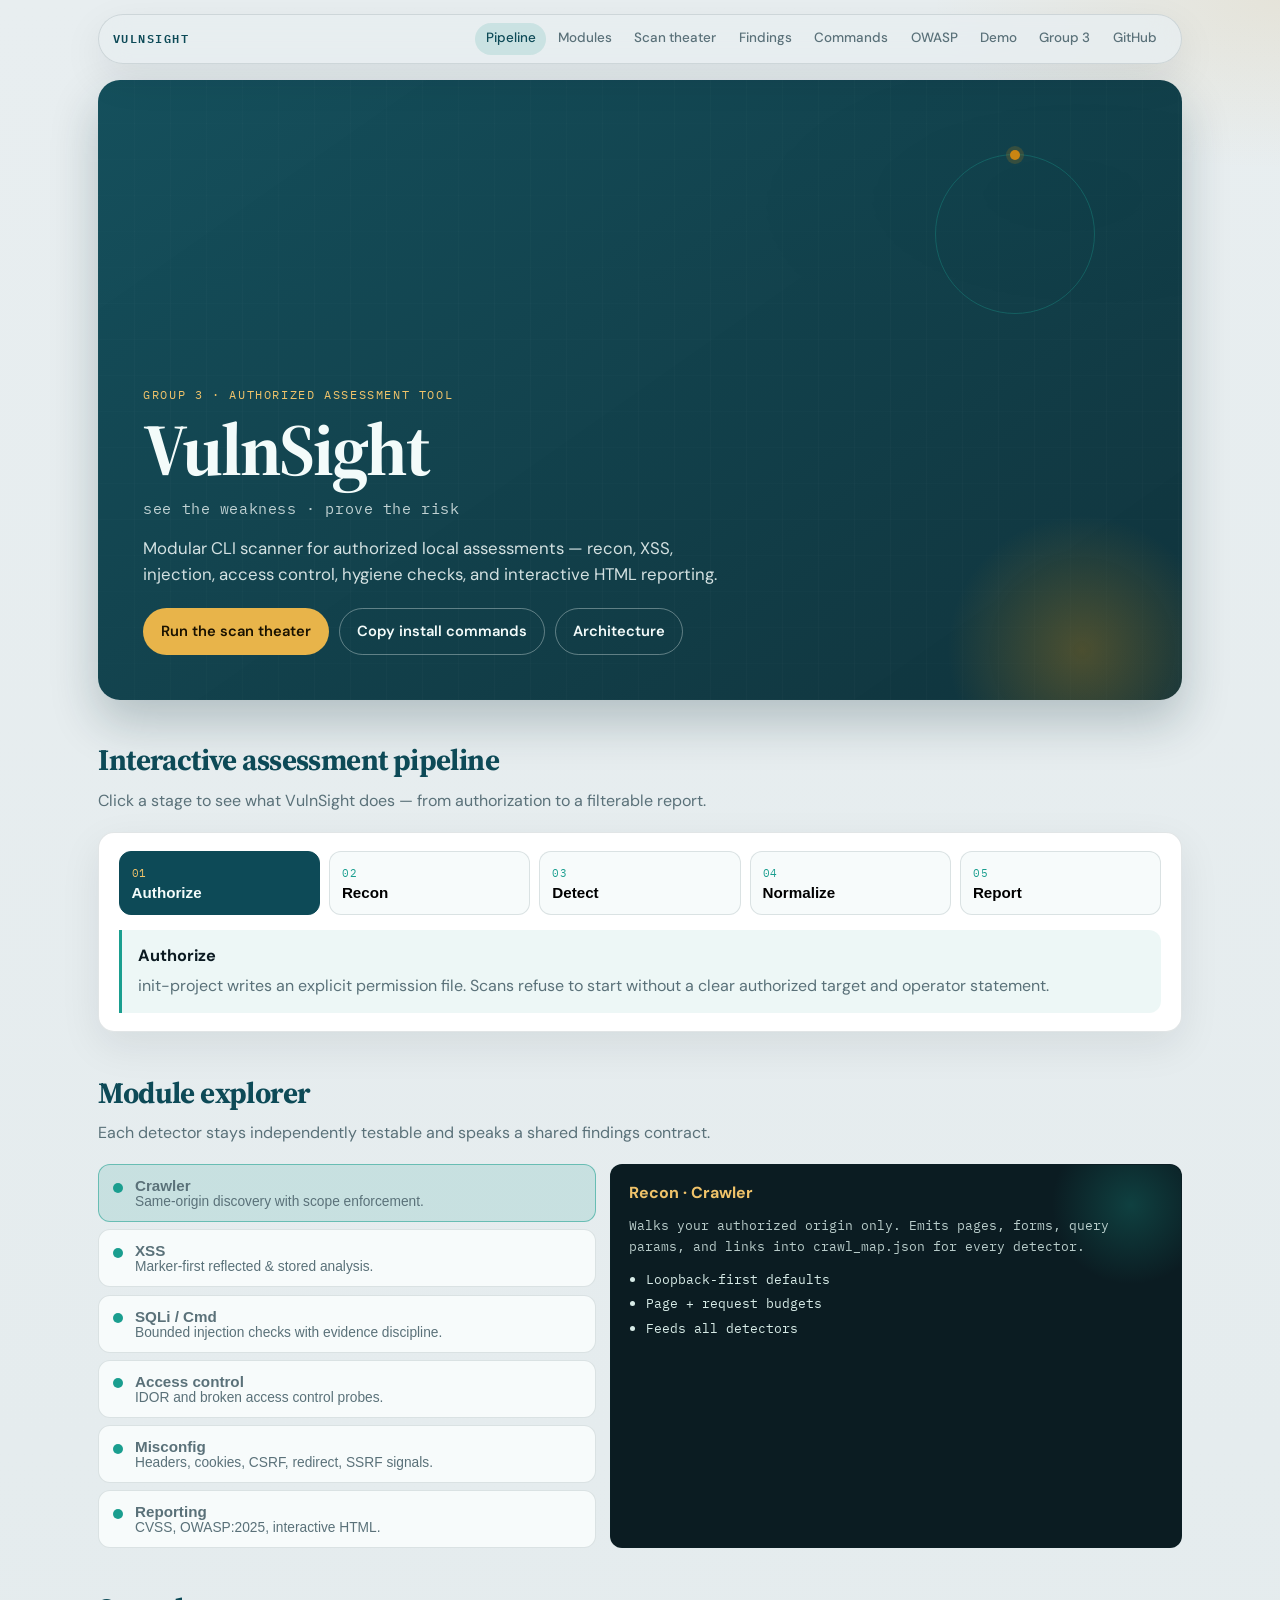
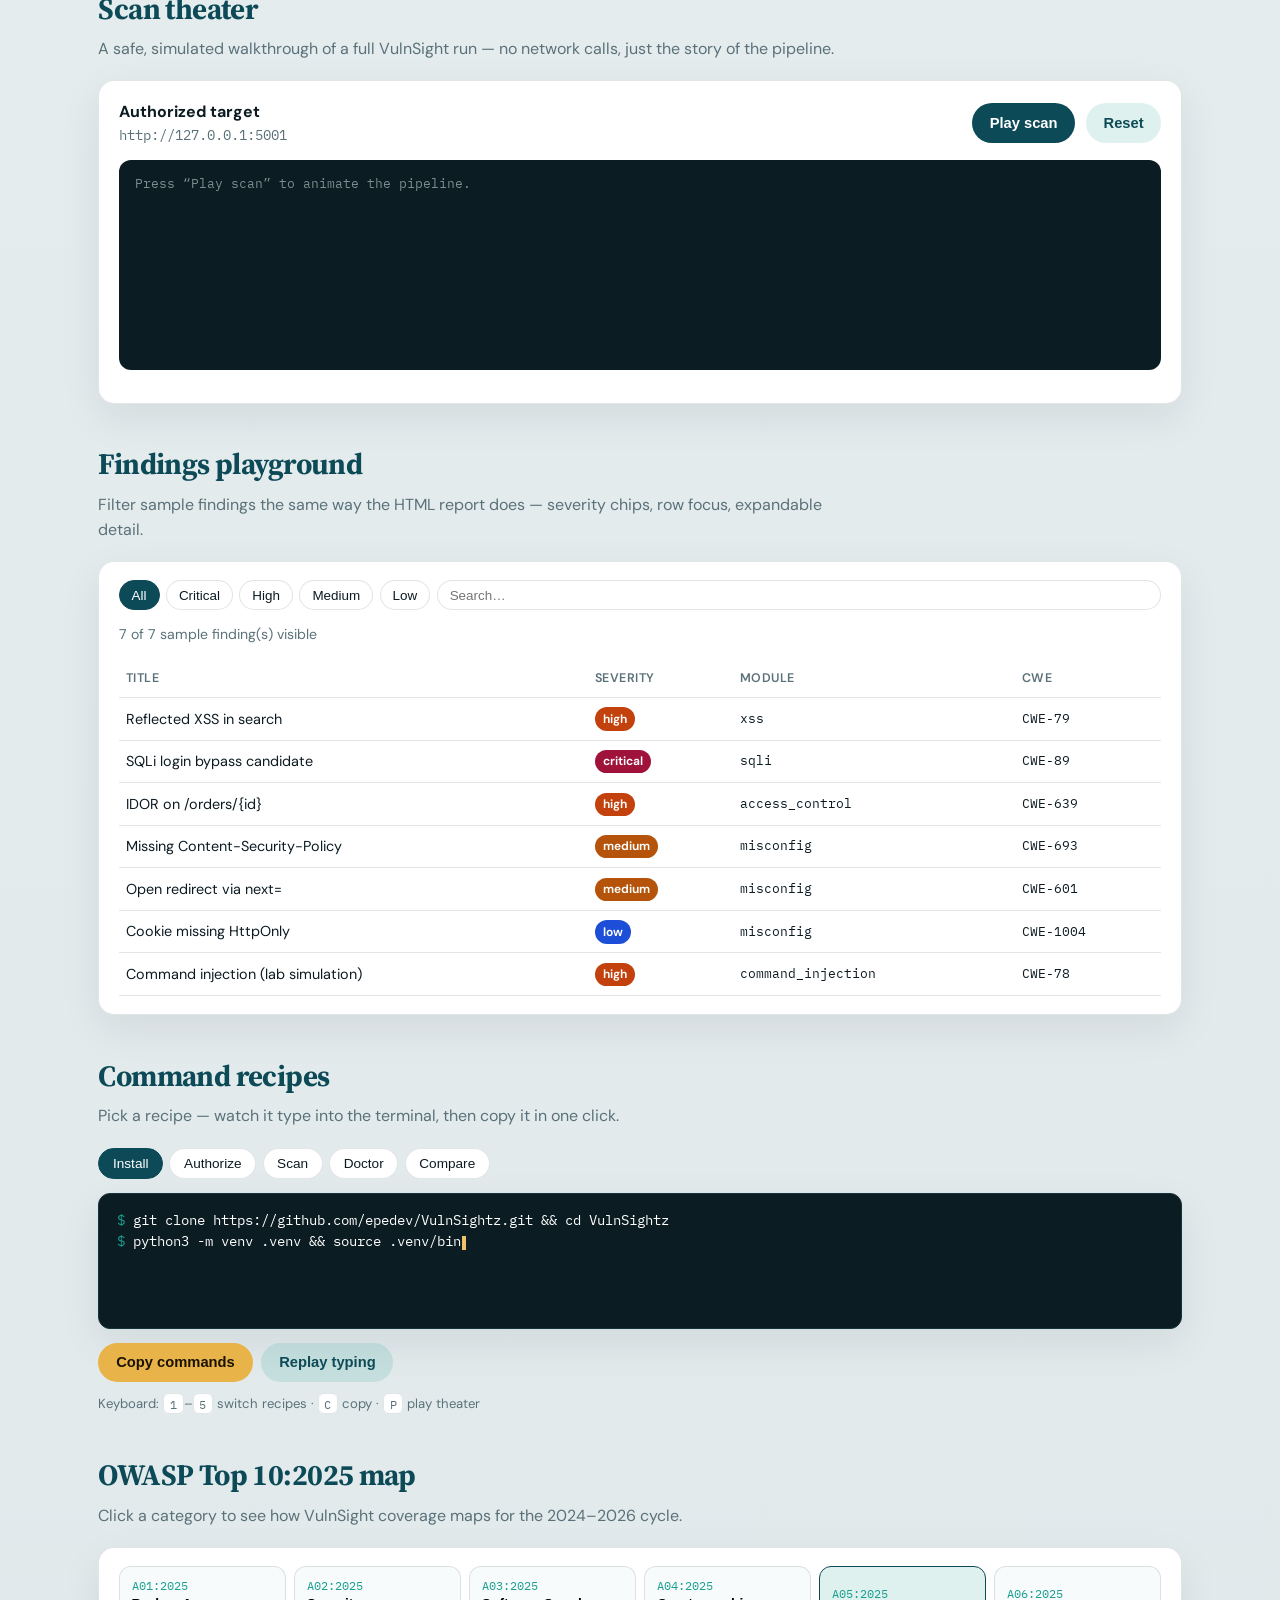
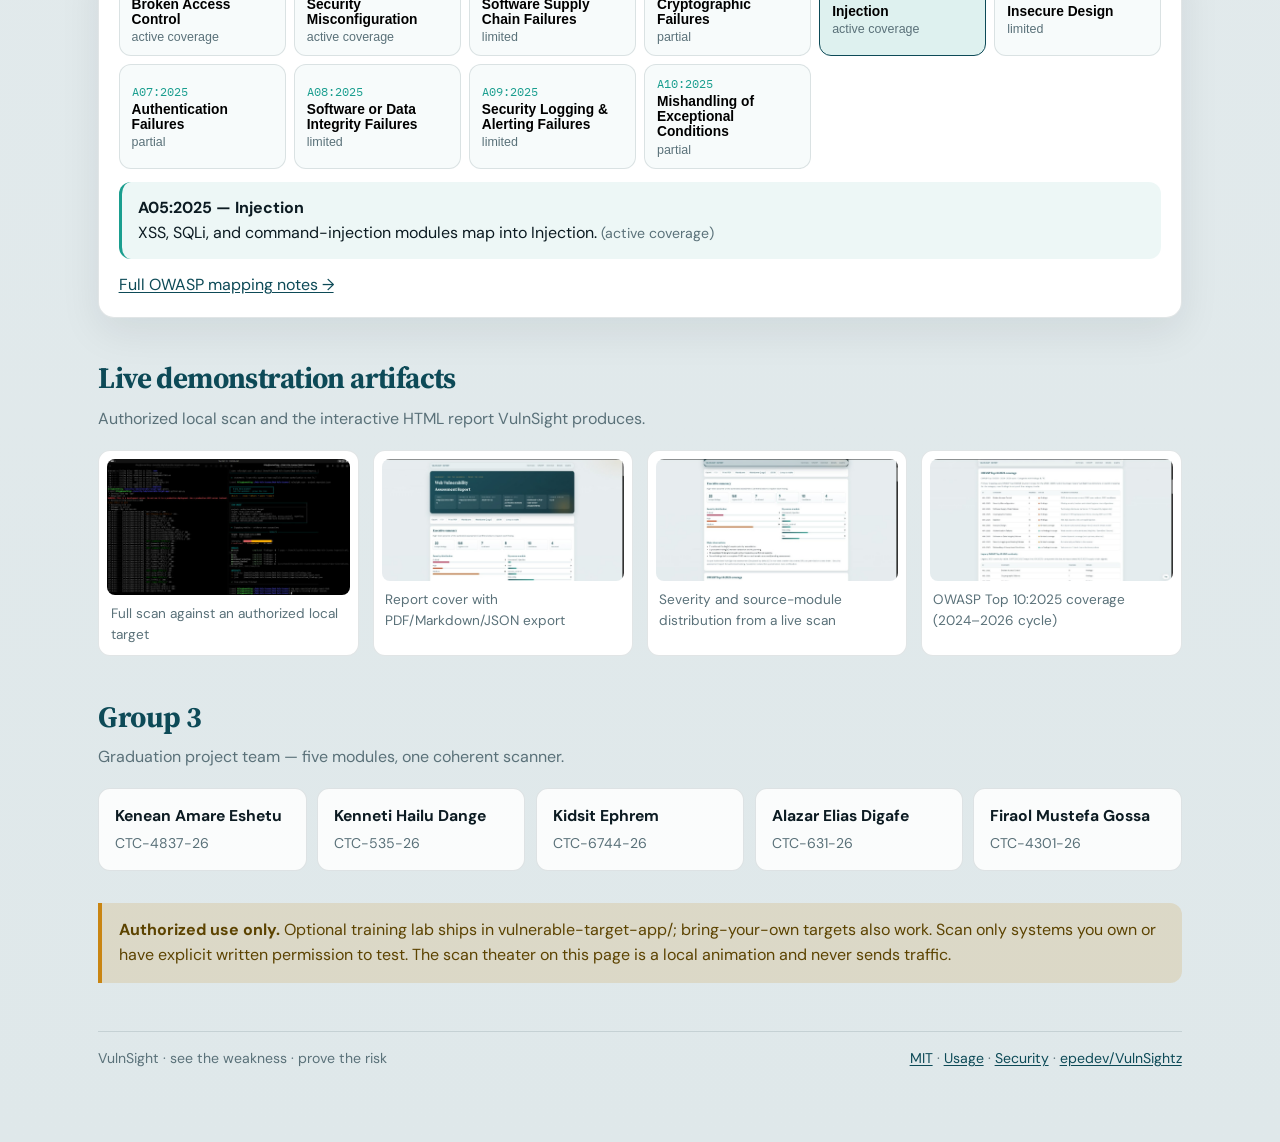
==== commit 4cbbe4db: "Document optional bundled training lab and stop denying it ships. Align README version, docs, Assets" ====
--- a/docs/index.html
+++ b/docs/index.html
@@ -610,7 +610,7 @@
     </section>
 
     <div class="warn" role="note">
-      <strong>Authorized use only.</strong> VulnSight does not ship a vulnerable target.
+      <strong>Authorized use only.</strong> Optional training lab ships in vulnerable-target-app/; bring-your-own targets also work.
       Scan only systems you own or have explicit written permission to test.
       The scan theater on this page is a local animation and never sends traffic.
     </div>
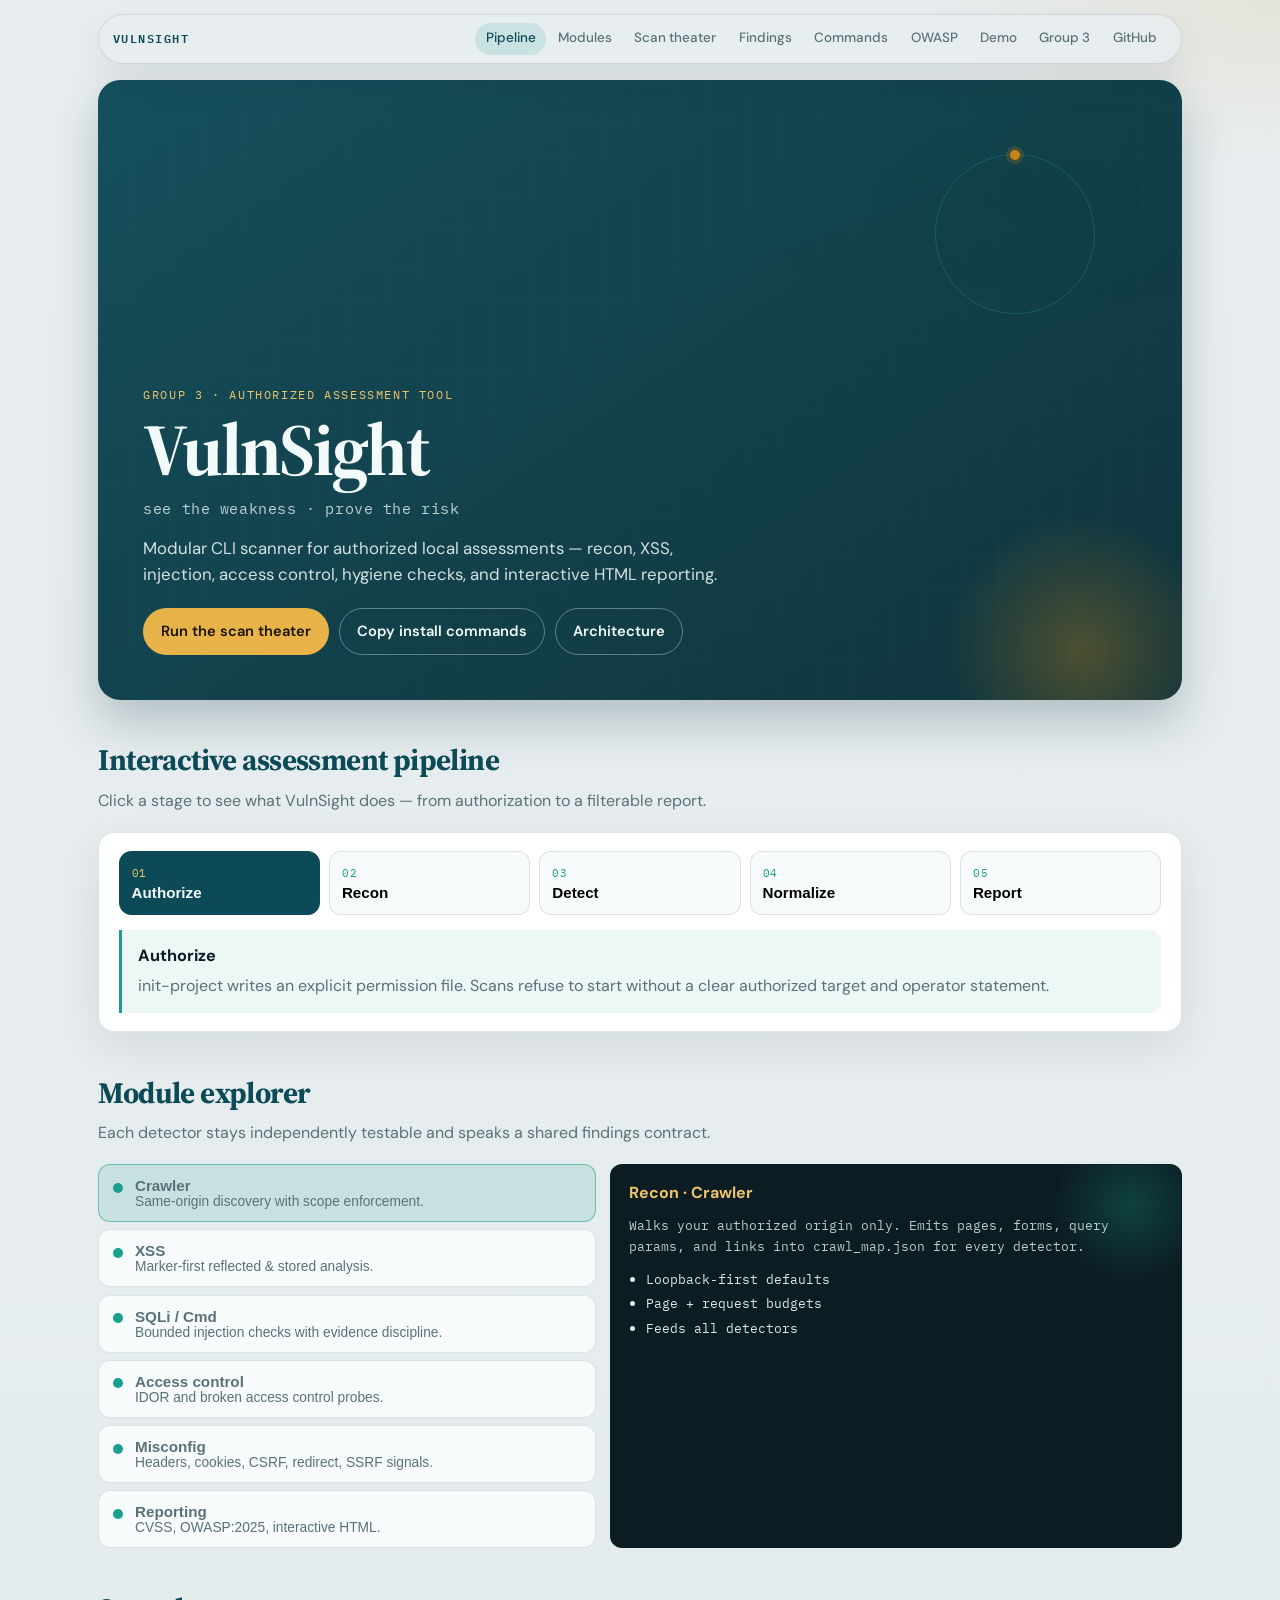
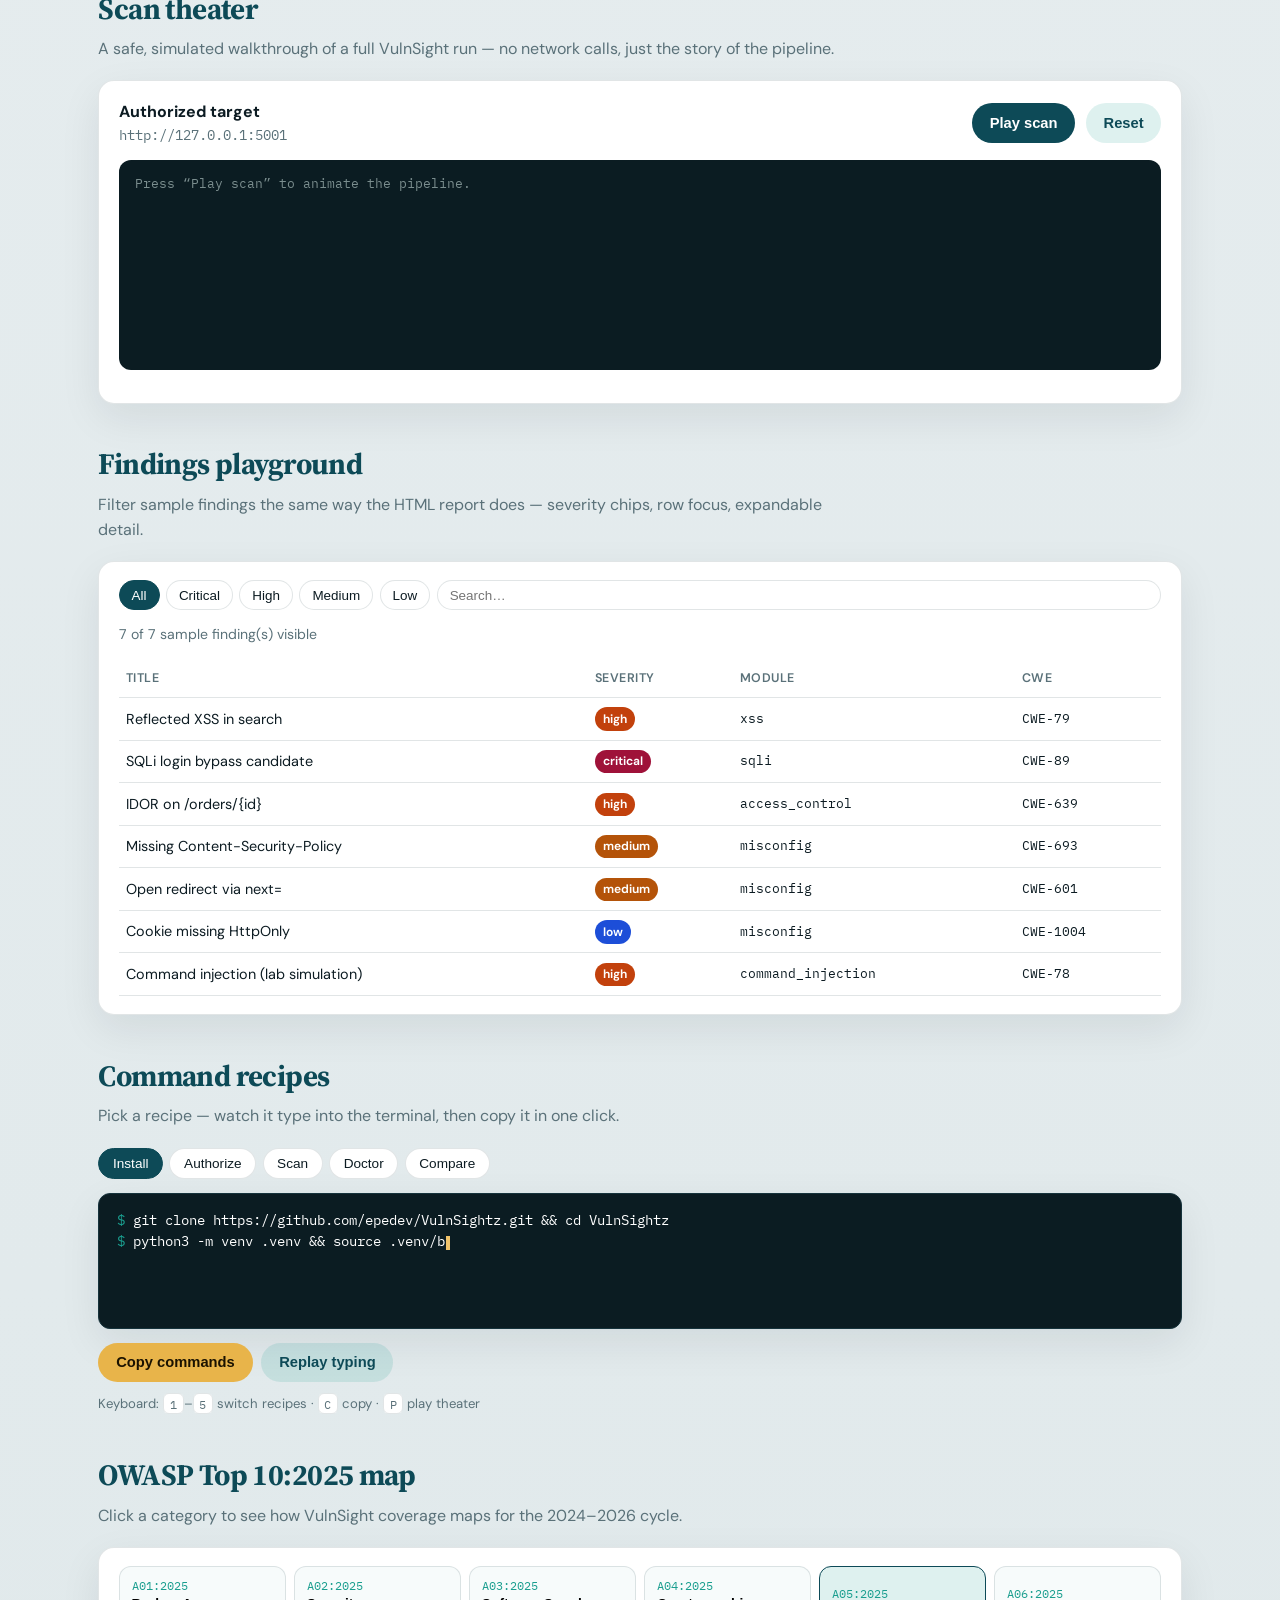
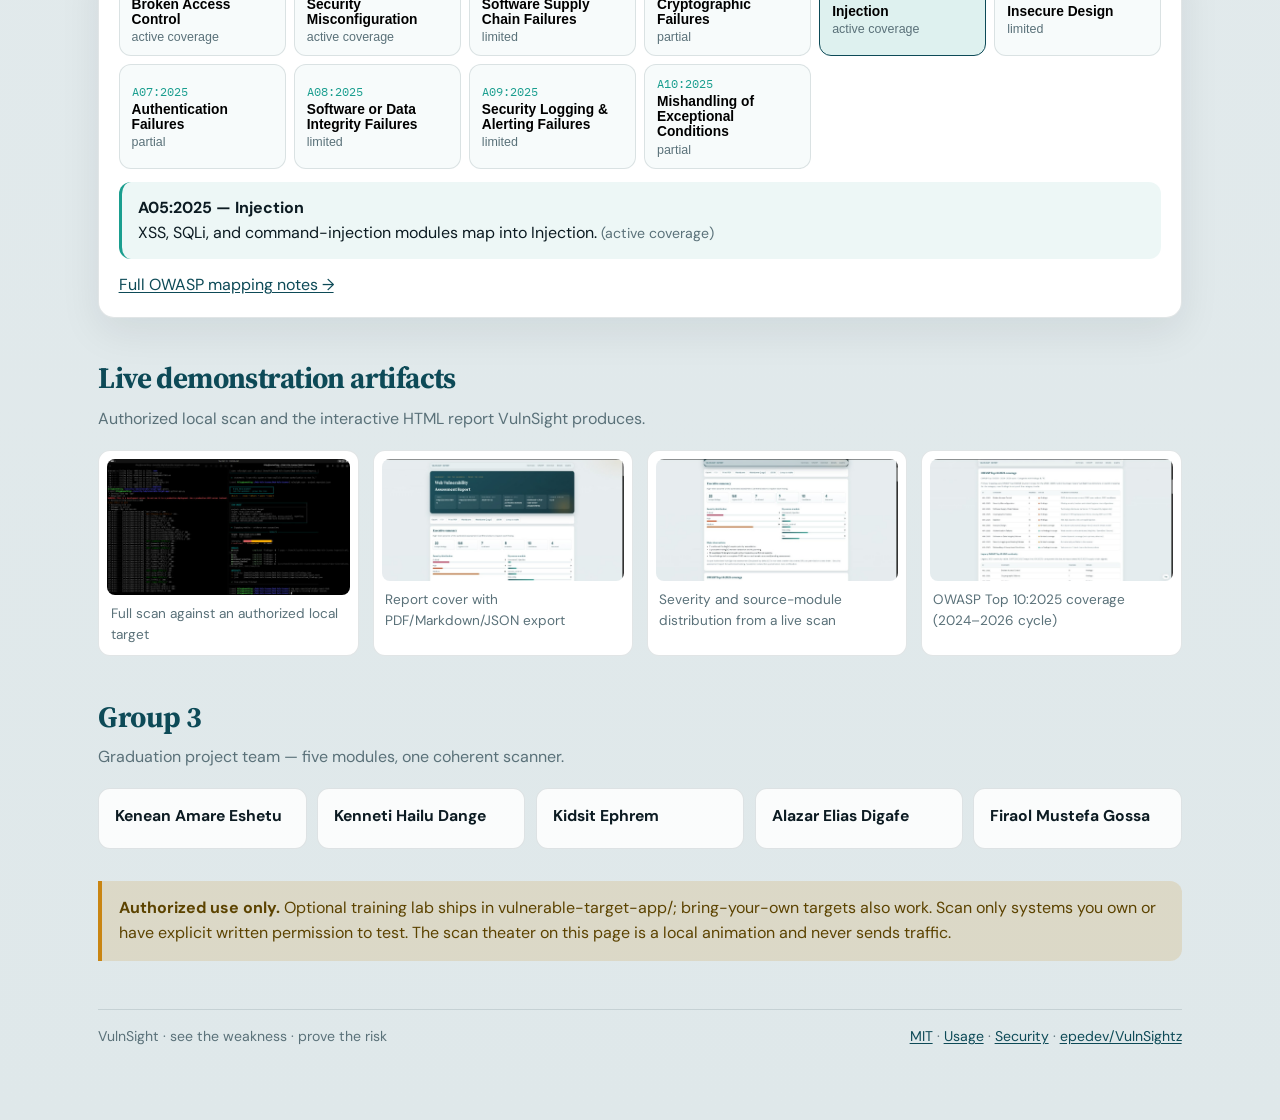
==== commit 5eaf401b: "Remove student ID numbers from public team documentation. Keep names for attribution without publish" ====
--- a/docs/index.html
+++ b/docs/index.html
@@ -601,11 +601,11 @@
       <h2>Group 3</h2>
       <p class="lead">Graduation project team — five modules, one coherent scanner.</p>
       <div class="team-grid">
-        <article class="team-tile"><h3>Kenean Amare Eshetu</h3><p>CTC-4837-26</p></article>
-        <article class="team-tile"><h3>Kenneti Hailu Dange</h3><p>CTC-535-26</p></article>
-        <article class="team-tile"><h3>Kidsit Ephrem</h3><p>CTC-6744-26</p></article>
-        <article class="team-tile"><h3>Alazar Elias Digafe</h3><p>CTC-631-26</p></article>
-        <article class="team-tile"><h3>Firaol Mustefa Gossa</h3><p>CTC-4301-26</p></article>
+        <article class="team-tile"><h3>Kenean Amare Eshetu</h3></article>
+        <article class="team-tile"><h3>Kenneti Hailu Dange</h3></article>
+        <article class="team-tile"><h3>Kidsit Ephrem</h3></article>
+        <article class="team-tile"><h3>Alazar Elias Digafe</h3></article>
+        <article class="team-tile"><h3>Firaol Mustefa Gossa</h3></article>
       </div>
     </section>
 
